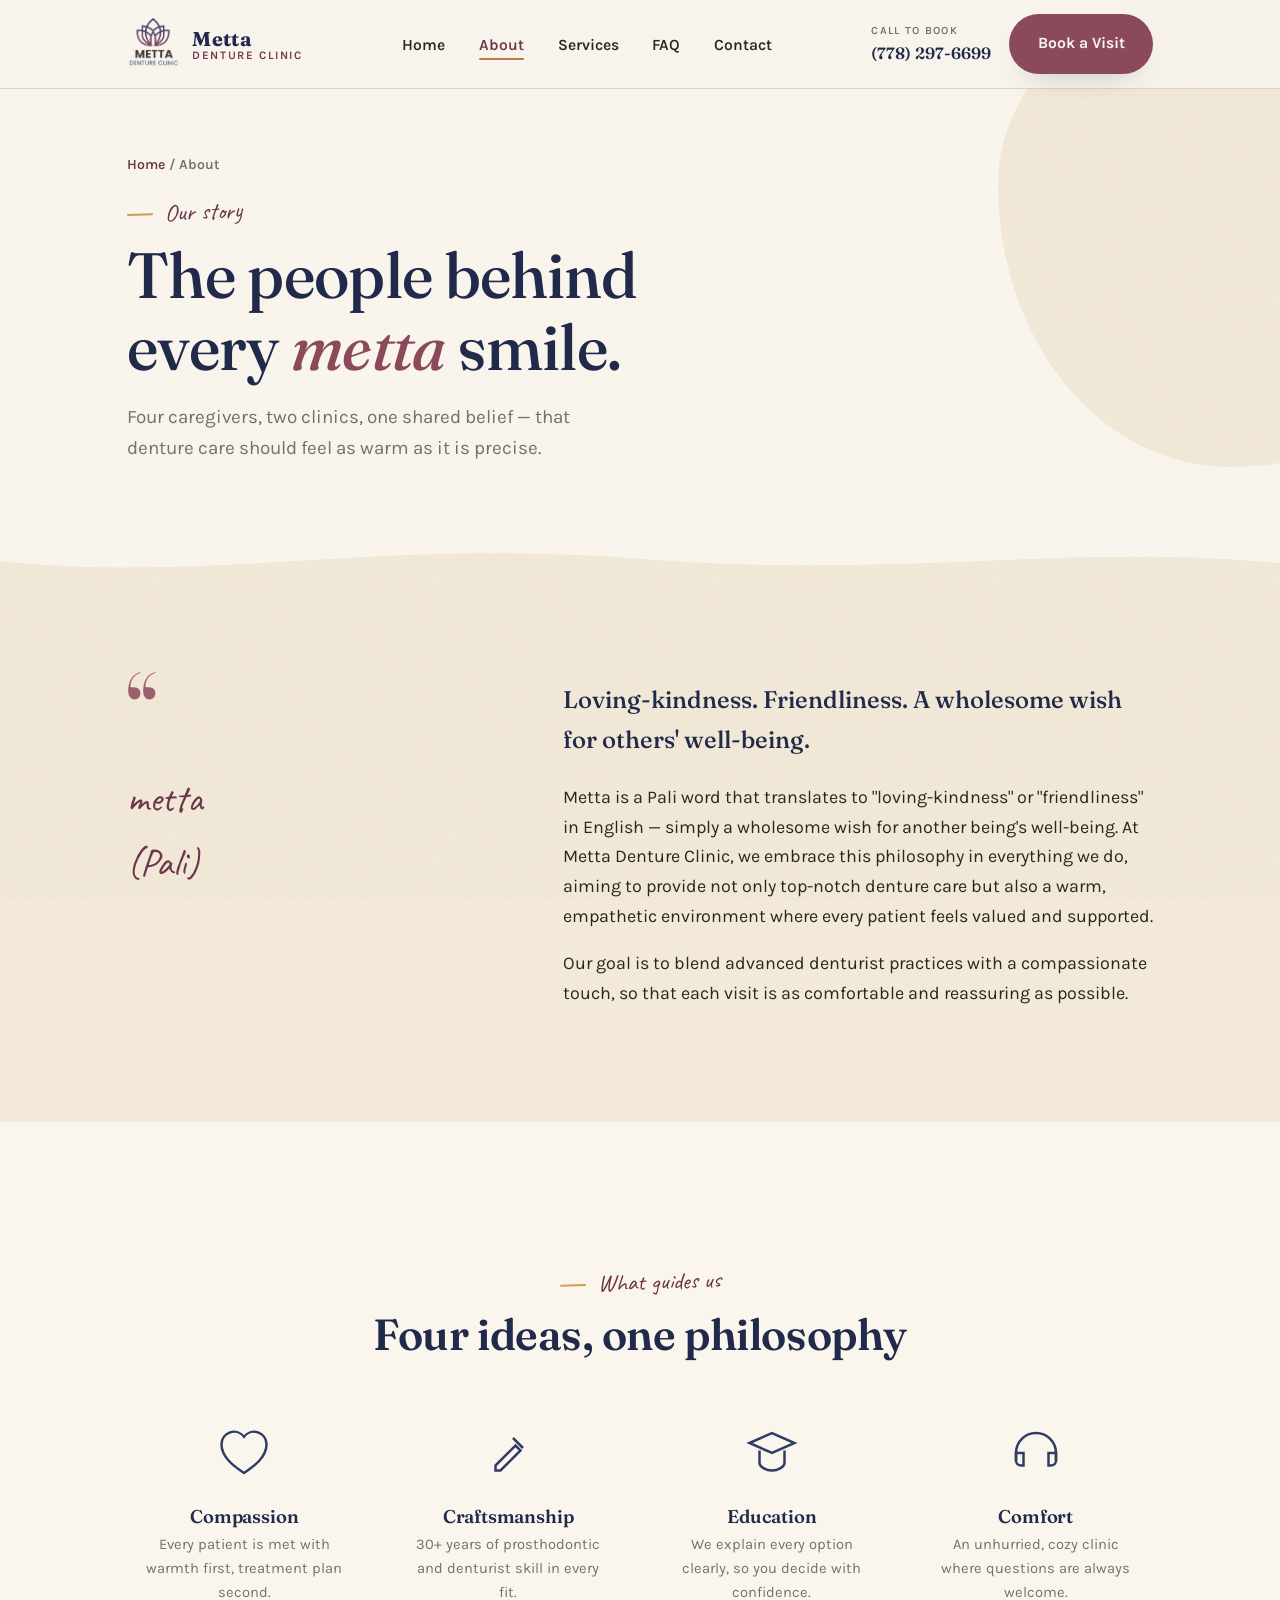
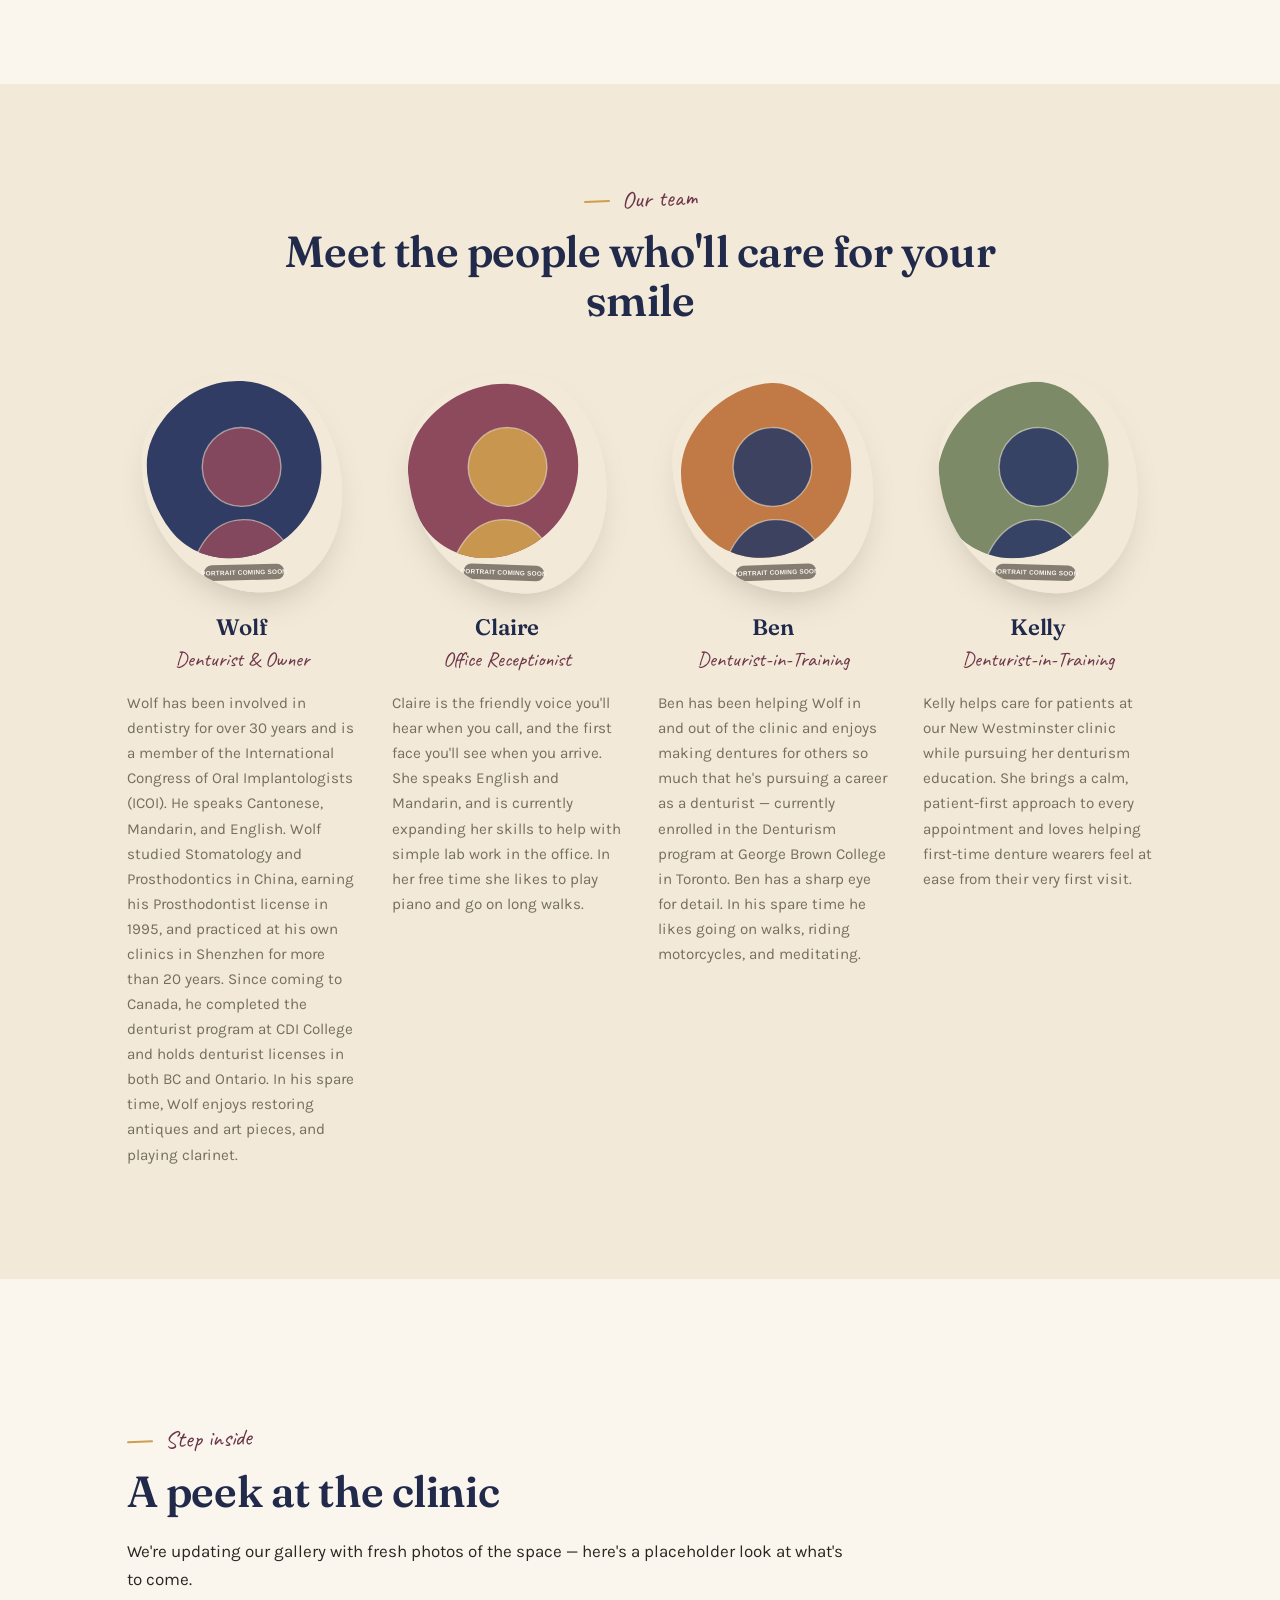
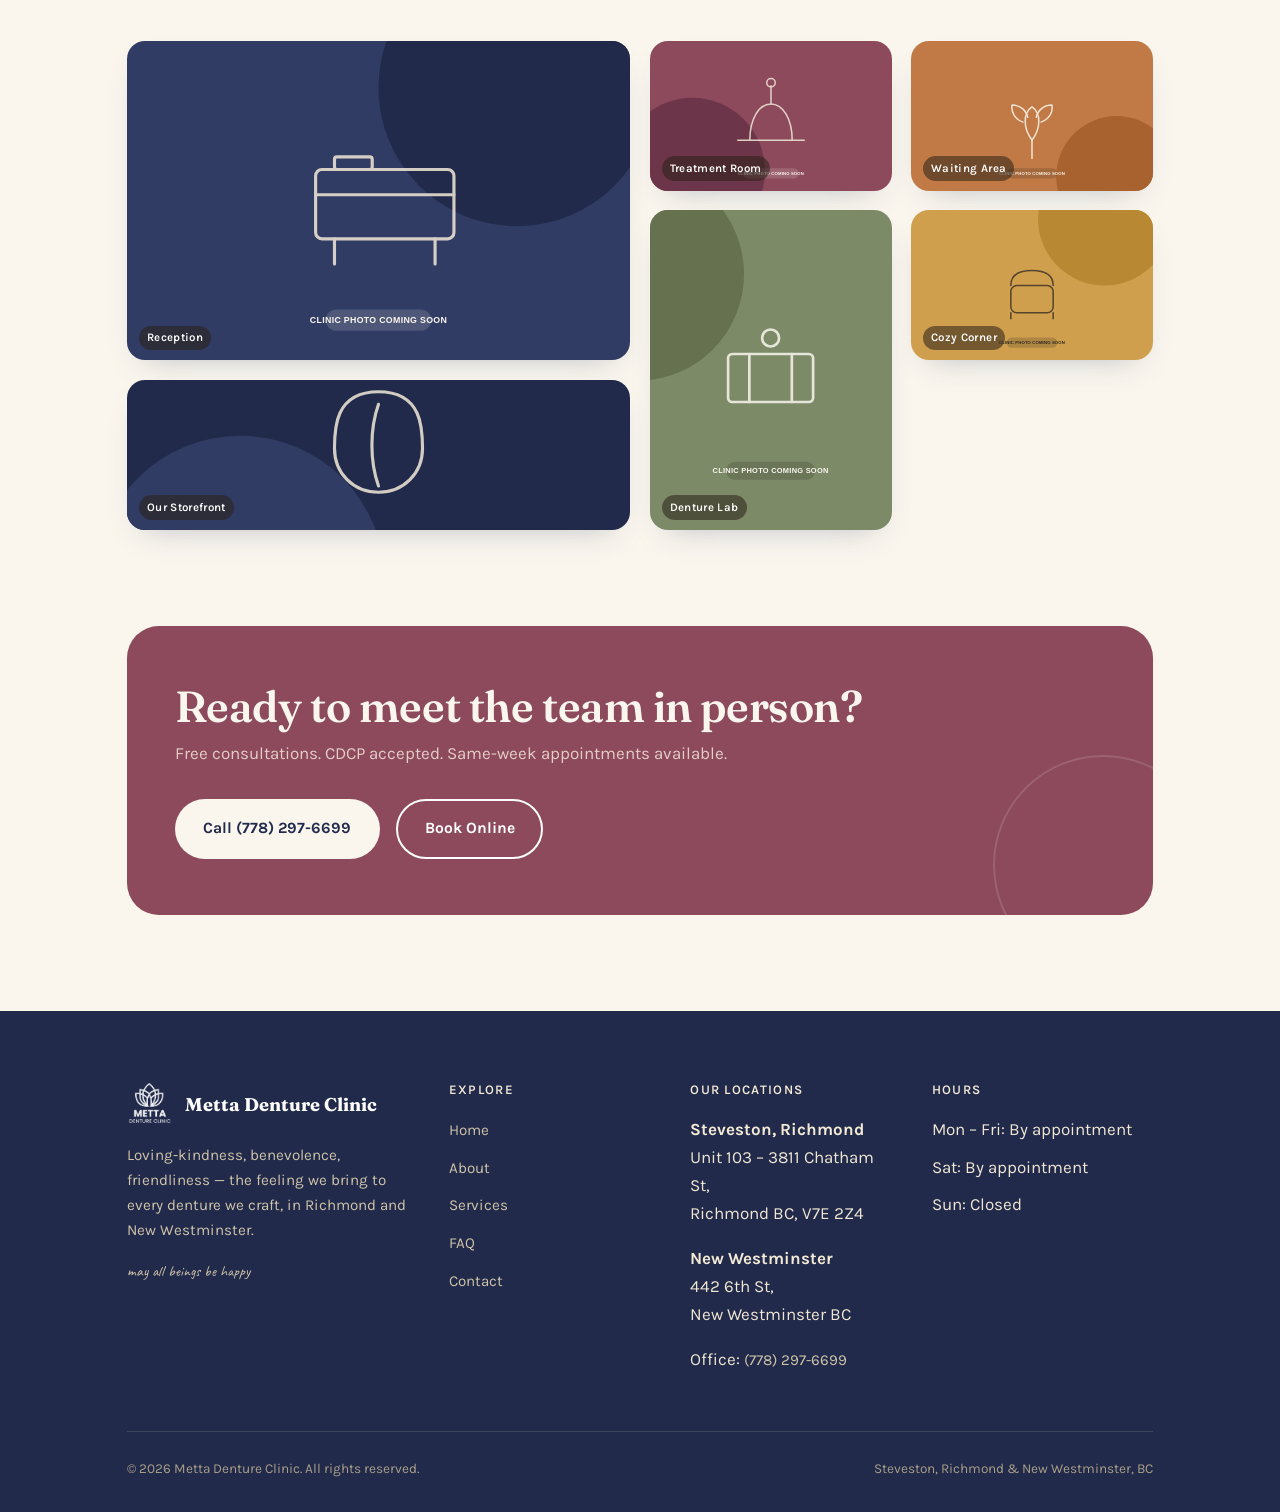
==== about.html @ 01f23e90 "Initial site: Metta Denture Clinic redesign" ====
<!DOCTYPE html>
<html lang="en">
<head>
<meta charset="UTF-8">
<meta name="viewport" content="width=device-width, initial-scale=1.0">
<title>About Us | Metta Denture Clinic</title>
<meta name="description" content="Meet Wolf, Claire, and Ben at Metta Denture Clinic in Richmond BC, and learn what 'metta' — loving-kindness — means to our practice.">
<link rel="icon" type="image/png" href="images/favicon-lotus.png">
<link rel="stylesheet" href="css/style.css">
</head>
<body>

<header class="site-header">
  <div class="container">
    <a href="index.html" class="brand">
      <img src="images/logo-transparent.png" alt="Metta Denture Clinic logo">
      <span class="brand-text"><strong>Metta</strong><span>Denture Clinic</span></span>
    </a>
    <nav class="main-nav">
      <ul>
        <li><a href="index.html">Home</a></li>
        <li><a href="about.html" class="active">About</a></li>
        <li><a href="services.html">Services</a></li>
        <li><a href="faq.html">FAQ</a></li>
        <li><a href="contact.html">Contact</a></li>
      </ul>
    </nav>
    <div class="header-cta">
      <a href="tel:7782976699" class="header-phone"><small>Call to book</small>(778) 297-6699</a>
      <a href="contact.html" class="btn btn-primary">Book a Visit</a>
      <button class="nav-toggle" aria-label="Toggle menu"><span></span><span></span><span></span></button>
    </div>
  </div>
</header>

<main>

  <section class="page-hero">
    <div class="hero-blob-bg" aria-hidden="true" style="width:40%;top:-30%;"></div>
    <div class="container">
      <p class="breadcrumb"><a href="index.html">Home</a> / About</p>
      <p class="eyebrow">Our story</p>
      <h1>The people behind<br>every <em style="color:var(--mauve);font-style:italic;">metta</em> smile.</h1>
      <p class="hero-lede">Four caregivers, two clinics, one shared belief — that denture care should feel as warm as it is precise.</p>
    </div>
  </section>

  <svg class="divider to-alt" viewBox="0 0 1200 40" preserveAspectRatio="none"><path d="M0 20 C 200 40 350 0 600 18 C 850 36 1000 4 1200 22 L1200 40 L0 40 Z"></path></svg>

  <!-- WHAT IS METTA -->
  <section class="section section-alt">
    <div class="container welcome-block">
      <div class="reveal">
        <span class="welcome-mark" aria-hidden="true">“</span>
        <p class="pali-word">metta<br>(Pali)</p>
      </div>
      <div class="welcome-copy reveal">
        <p class="lede">Loving-kindness. Friendliness. A wholesome wish for others' well-being.</p>
        <p>Metta is a Pali word that translates to "loving-kindness" or "friendliness" in English — simply a wholesome wish for another being's well-being. At Metta Denture Clinic, we embrace this philosophy in everything we do, aiming to provide not only top-notch denture care but also a warm, empathetic environment where every patient feels valued and supported.</p>
        <p>Our goal is to blend advanced denturist practices with a compassionate touch, so that each visit is as comfortable and reassuring as possible.</p>
      </div>
    </div>
  </section>

  <svg class="divider from-alt" viewBox="0 0 1200 40" preserveAspectRatio="none"><path d="M0 22 C 250 2 400 38 650 20 C 900 2 1050 30 1200 18 L1200 40 L0 40 Z"></path></svg>

  <!-- VALUES -->
  <section class="section" style="padding-bottom:3rem;">
    <div class="container">
      <div class="section-head center reveal" style="margin-left:auto;margin-right:auto;">
        <p class="eyebrow" style="justify-content:center;">What guides us</p>
        <h2>Four ideas, one philosophy</h2>
      </div>
      <div class="values-grid">
        <div class="value-item reveal">
          <svg class="icon" viewBox="0 0 48 48" fill="none" stroke="currentColor" stroke-width="2"><path d="M24 40c-9-6-18-13-18-23a10 10 0 0 1 18-6 10 10 0 0 1 18 6c0 10-9 17-18 23Z"/></svg>
          <h4>Compassion</h4>
          <p>Every patient is met with warmth first, treatment plan second.</p>
        </div>
        <div class="value-item reveal">
          <svg class="icon" viewBox="0 0 48 48" fill="none" stroke="currentColor" stroke-width="2"><path d="M14 34 30 18l4 4-16 16H14v-4Z"/><path d="M28 12l8 8"/></svg>
          <h4>Craftsmanship</h4>
          <p>30+ years of prosthodontic and denturist skill in every fit.</p>
        </div>
        <div class="value-item reveal">
          <svg class="icon" viewBox="0 0 48 48" fill="none" stroke="currentColor" stroke-width="2"><path d="M6 16 24 8l18 8-18 8-18-8Z"/><path d="M14 22v10c0 3 5 6 10 6s10-3 10-6V22"/></svg>
          <h4>Education</h4>
          <p>We explain every option clearly, so you decide with confidence.</p>
        </div>
        <div class="value-item reveal">
          <svg class="icon" viewBox="0 0 48 48" fill="none" stroke="currentColor" stroke-width="2"><path d="M8 30v-6a16 16 0 0 1 32 0v6"/><path d="M8 30a4 4 0 0 0 4 4h2v-10H8v6Z"/><path d="M40 30a4 4 0 0 1-4 4h-2v-10h6v6Z"/></svg>
          <h4>Comfort</h4>
          <p>An unhurried, cozy clinic where questions are always welcome.</p>
        </div>
      </div>
    </div>
  </section>

  <!-- TEAM -->
  <section class="section section-alt">
    <div class="container">
      <div class="section-head center reveal" style="margin-left:auto;margin-right:auto;">
        <p class="eyebrow" style="justify-content:center;">Our team</p>
        <h2>Meet the people who'll care for your smile</h2>
      </div>
      <div class="team-grid">
        <div class="team-card reveal">
          <div class="portrait-wrap"><img src="images/placeholder-team-wolf.svg" alt="Placeholder portrait of Wolf"></div>
          <h3>Wolf</h3>
          <span class="role">Denturist &amp; Owner</span>
          <p>Wolf has been involved in dentistry for over 30 years and is a member of the International Congress of Oral Implantologists (ICOI). He speaks Cantonese, Mandarin, and English. Wolf studied Stomatology and Prosthodontics in China, earning his Prosthodontist license in 1995, and practiced at his own clinics in Shenzhen for more than 20 years. Since coming to Canada, he completed the denturist program at CDI College and holds denturist licenses in both BC and Ontario. In his spare time, Wolf enjoys restoring antiques and art pieces, and playing clarinet.</p>
        </div>
        <div class="team-card reveal">
          <div class="portrait-wrap"><img src="images/placeholder-team-claire.svg" alt="Placeholder portrait of Claire"></div>
          <h3>Claire</h3>
          <span class="role">Office Receptionist</span>
          <p>Claire is the friendly voice you'll hear when you call, and the first face you'll see when you arrive. She speaks English and Mandarin, and is currently expanding her skills to help with simple lab work in the office. In her free time she likes to play piano and go on long walks.</p>
        </div>
        <div class="team-card reveal">
          <div class="portrait-wrap"><img src="images/placeholder-team-ben.svg" alt="Placeholder portrait of Ben"></div>
          <h3>Ben</h3>
          <span class="role">Denturist-in-Training</span>
          <p>Ben has been helping Wolf in and out of the clinic and enjoys making dentures for others so much that he's pursuing a career as a denturist — currently enrolled in the Denturism program at George Brown College in Toronto. Ben has a sharp eye for detail. In his spare time he likes going on walks, riding motorcycles, and meditating.</p>
        </div>
        <div class="team-card reveal">
          <div class="portrait-wrap"><img src="images/placeholder-team-kelly.svg" alt="Placeholder portrait of Kelly"></div>
          <h3>Kelly</h3>
          <span class="role">Denturist-in-Training</span>
          <p>Kelly helps care for patients at our New Westminster clinic while pursuing her denturism education. She brings a calm, patient-first approach to every appointment and loves helping first-time denture wearers feel at ease from their very first visit.</p>
        </div>
      </div>
    </div>
  </section>

  <svg class="divider from-alt" viewBox="0 0 1200 40" preserveAspectRatio="none"><path d="M0 18 C 200 36 350 4 600 22 C 850 40 1000 10 1200 24 L1200 40 L0 40 Z"></path></svg>

  <!-- CLINIC GALLERY -->
  <section class="section">
    <div class="container">
      <div class="section-head reveal">
        <p class="eyebrow">Step inside</p>
        <h2>A peek at the clinic</h2>
        <p>We're updating our gallery with fresh photos of the space — here's a placeholder look at what's to come.</p>
      </div>
      <div class="gallery-grid">
        <figure class="reveal"><img src="images/placeholder-clinic-1.svg" alt="Placeholder photo of the clinic reception area"><figcaption>Reception</figcaption></figure>
        <figure class="reveal"><img src="images/placeholder-clinic-2.svg" alt="Placeholder photo of a treatment room"><figcaption>Treatment Room</figcaption></figure>
        <figure class="reveal"><img src="images/placeholder-clinic-3.svg" alt="Placeholder photo of the waiting area"><figcaption>Waiting Area</figcaption></figure>
        <figure class="reveal"><img src="images/placeholder-clinic-4.svg" alt="Placeholder photo of the denture lab"><figcaption>Denture Lab</figcaption></figure>
        <figure class="reveal"><img src="images/placeholder-clinic-5.svg" alt="Placeholder photo of a cozy corner in the clinic"><figcaption>Cozy Corner</figcaption></figure>
        <figure class="reveal"><img src="images/placeholder-clinic-6.svg" alt="Placeholder photo of the clinic exterior sign"><figcaption>Our Storefront</figcaption></figure>
      </div>
    </div>
  </section>

  <!-- CTA BANNER -->
  <section class="section" style="padding-top:0;">
    <div class="container">
      <div class="cta-banner reveal">
        <div>
          <h2>Ready to meet the team in person?</h2>
          <p>Free consultations. CDCP accepted. Same-week appointments available.</p>
        </div>
        <div class="actions">
          <a href="tel:7782976699" class="btn btn-light">Call (778) 297-6699</a>
          <a href="contact.html" class="btn btn-ghost" style="border-color:#fff;color:#fff;">Book Online</a>
        </div>
      </div>
    </div>
  </section>

</main>

<footer class="site-footer">
  <div class="container">
    <div class="footer-grid">
      <div>
        <div class="footer-brand">
          <img src="images/logo-transparent.png" alt="Metta Denture Clinic logo">
          <strong>Metta Denture Clinic</strong>
        </div>
        <p>Loving-kindness, benevolence, friendliness — the feeling we bring to every denture we craft, in Richmond and New Westminster.</p>
        <p class="footer-pali">may all beings be happy</p>
      </div>
      <div>
        <h4>Explore</h4>
        <ul>
          <li><a href="index.html">Home</a></li>
          <li><a href="about.html">About</a></li>
          <li><a href="services.html">Services</a></li>
          <li><a href="faq.html">FAQ</a></li>
          <li><a href="contact.html">Contact</a></li>
        </ul>
      </div>
      <div>
        <h4>Our Locations</h4>
        <ul>
          <li><strong style="color:#f3ead6;">Steveston, Richmond</strong><br>Unit 103 – 3811 Chatham St,<br>Richmond BC, V7E 2Z4</li>
          <li style="margin-top:1em;"><strong style="color:#f3ead6;">New Westminster</strong><br>442 6th St,<br>New Westminster BC</li>
          <li style="margin-top:1em;">Office: <a href="tel:7782976699">(778) 297-6699</a></li>
        </ul>
      </div>
      <div>
        <h4>Hours</h4>
        <ul>
          <li>Mon – Fri: By appointment</li>
          <li>Sat: By appointment</li>
          <li>Sun: Closed</li>
        </ul>
      </div>
    </div>
    <div class="footer-bottom">
      <span>© 2026 Metta Denture Clinic. All rights reserved.</span>
      <span>Steveston, Richmond &amp; New Westminster, BC</span>
    </div>
  </div>
</footer>

<script src="js/main.js"></script>
</body>
</html>
---- css/style.css ----
/* ============================================================
   Metta Denture Clinic — stylesheet
   Warm, hand-crafted, loving-kindness inspired design system
   ============================================================ */

@import url('https://fonts.googleapis.com/css2?family=Fraunces:ital,opsz,wght@0,9..144,300;0,9..144,400;0,9..144,500;0,9..144,600;0,9..144,700;1,9..144,400;1,9..144,500&family=Karla:wght@400;500;600;700&family=Caveat:wght@500;600;700&display=swap');

:root{
  /* palette — pulled from the Metta lotus mark */
  --indigo: #303c64;
  --indigo-deep: #212a4a;
  --mauve: #8c4a5c;
  --mauve-deep: #6d3549;
  --terracotta: #c17a45;
  --gold: #cf9f4d;
  --sage: #7c8a68;

  --ink: #2c2620;
  --ink-soft: #55503fcc;
  --paper: #faf6ee;
  --paper-alt: #f2e9d8;
  --paper-deep: #ecdfc7;
  --cream-line: #e4d5b7;

  --shadow-soft: 0 18px 40px -22px rgba(43, 33, 24, 0.35);
  --shadow-card: 0 14px 30px -18px rgba(48, 60, 100, 0.35);

  --radius-blob-1: 62% 38% 55% 45% / 45% 55% 45% 55%;
  --radius-blob-2: 42% 58% 61% 39% / 55% 42% 58% 45%;
  --radius-blob-3: 55% 45% 40% 60% / 40% 55% 45% 60%;

  --font-display: 'Fraunces', 'Georgia', serif;
  --font-body: 'Karla', 'Segoe UI', sans-serif;
  --font-hand: 'Caveat', cursive;
}

*, *::before, *::after{ box-sizing: border-box; }
html{ scroll-behavior: smooth; }
body{
  margin: 0;
  background: var(--paper);
  color: var(--ink);
  font-family: var(--font-body);
  font-size: 17px;
  line-height: 1.65;
  overflow-x: hidden;
}
img{ max-width: 100%; display: block; }
a{ color: inherit; text-decoration: none; }
ul{ margin: 0; padding: 0; list-style: none; }
h1,h2,h3,h4{
  font-family: var(--font-display);
  color: var(--indigo-deep);
  line-height: 1.12;
  margin: 0 0 0.5em;
  font-weight: 600;
  letter-spacing: -0.01em;
}
h1{ font-size: clamp(2.6rem, 5vw, 4.4rem); font-weight: 500; }
h2{ font-size: clamp(2rem, 3.4vw, 2.9rem); }
h3{ font-size: 1.4rem; }
p{ margin: 0 0 1em; }
.container{
  max-width: 1180px;
  margin: 0 auto;
  padding: 0 6vw;
}
section{ position: relative; }

/* texture: subtle paper grain everywhere */
body::before{
  content:"";
  position: fixed; inset:0;
  pointer-events: none;
  z-index: 999;
  opacity: 0.05;
  mix-blend-mode: multiply;
  background-image: url("data:image/svg+xml,%3Csvg xmlns='http://www.w3.org/2000/svg' width='140' height='140'%3E%3Cfilter id='n'%3E%3CfeTurbulence type='fractalNoise' baseFrequency='0.9' numOctaves='2' stitchTiles='stitch'/%3E%3C/filter%3E%3Crect width='100%25' height='100%25' filter='url(%23n)'/%3E%3C/svg%3E");
}

/* ---------- eyebrow / handwritten labels ---------- */
.eyebrow{
  display: inline-flex;
  align-items: center;
  gap: 0.5em;
  font-family: var(--font-hand);
  font-size: 1.5rem;
  color: var(--mauve-deep);
  transform: rotate(-2deg);
  margin-bottom: 0.3em;
}
.eyebrow::before{
  content:"";
  width: 26px; height: 2px;
  background: var(--gold);
  display: inline-block;
  border-radius: 2px;
}

.underline-scribble{
  position: relative;
  display: inline-block;
}
.underline-scribble svg{
  position: absolute;
  left: -2%; right: -2%; bottom: -0.18em;
  width: 104%; height: 0.3em;
  color: var(--gold);
}

/* ---------- buttons ---------- */
.btn{
  display: inline-flex;
  align-items: center;
  gap: 0.6em;
  font-family: var(--font-body);
  font-weight: 700;
  font-size: 0.98rem;
  padding: 0.95em 1.7em;
  border-radius: 100px;
  border: 2px solid transparent;
  cursor: pointer;
  transition: transform 0.25s ease, box-shadow 0.25s ease, background 0.25s ease, color .25s ease;
  white-space: nowrap;
}
.btn-primary{
  background: var(--mauve);
  color: var(--paper);
  box-shadow: var(--shadow-card);
}
.btn-primary:hover{ transform: translateY(-3px) rotate(-0.6deg); background: var(--mauve-deep); }
.btn-ghost{
  background: transparent;
  border-color: var(--indigo);
  color: var(--indigo);
}
.btn-ghost:hover{ background: var(--indigo); color: var(--paper); transform: translateY(-3px) rotate(0.6deg); }
.btn-light{
  background: var(--paper);
  color: var(--indigo-deep);
}
.btn-light:hover{ transform: translateY(-3px) rotate(-0.6deg); box-shadow: var(--shadow-card); }

/* ============ HEADER ============ */
.site-header{
  position: sticky; top: 0; z-index: 500;
  background: rgba(250, 246, 238, 0.9);
  backdrop-filter: blur(10px);
  border-bottom: 1px solid var(--cream-line);
}
.site-header .container{
  display: flex;
  align-items: center;
  justify-content: space-between;
  padding-top: 0.9rem;
  padding-bottom: 0.9rem;
}
.brand{
  display: flex;
  align-items: center;
  gap: 0.7rem;
}
.brand img{ height: 52px; width: auto; }
.brand-text{
  display: flex;
  flex-direction: column;
  font-family: var(--font-display);
  color: var(--indigo-deep);
  line-height: 1.05;
}
.brand-text strong{ font-size: 1.25rem; font-weight: 700; letter-spacing: 0.02em; }
.brand-text span{ font-size: 0.72rem; font-family: var(--font-body); font-weight: 600; letter-spacing: 0.14em; color: var(--mauve-deep); text-transform: uppercase; }

.main-nav ul{ display: flex; align-items: center; gap: 2.1rem; }
.main-nav a{
  font-weight: 600;
  font-size: 0.98rem;
  color: var(--ink);
  position: relative;
  padding: 0.3em 0;
}
.main-nav a::after{
  content:"";
  position: absolute; left: 0; bottom: -2px;
  width: 0%; height: 2px;
  background: var(--terracotta);
  transition: width 0.25s ease;
  border-radius: 2px;
}
.main-nav a:hover::after, .main-nav a.active::after{ width: 100%; }
.main-nav a.active{ color: var(--mauve-deep); }

.header-cta{ display: flex; align-items: center; gap: 1.1rem; }
.header-phone{
  font-family: var(--font-display);
  font-weight: 600;
  color: var(--indigo-deep);
  font-size: 1.02rem;
}
.header-phone small{ display:block; font-family: var(--font-body); font-weight: 600; font-size: 0.68rem; letter-spacing: 0.12em; text-transform: uppercase; color: var(--ink-soft); }

.nav-toggle{
  display: none;
  flex-direction: column;
  gap: 5px;
  background: none; border: none; cursor: pointer;
  padding: 8px;
}
.nav-toggle span{ width: 26px; height: 2.5px; background: var(--indigo-deep); border-radius: 2px; transition: all .3s ease; }

/* mobile nav */
@media (max-width: 900px){
  .main-nav{
    position: fixed; inset: 0 0 0 auto;
    height: 100vh; width: min(78vw, 340px);
    background: var(--paper);
    transform: translateX(100%);
    transition: transform .35s ease;
    box-shadow: -20px 0 40px -20px rgba(0,0,0,0.25);
    padding: 6.5rem 2.2rem 2rem;
    z-index: 400;
  }
  .main-nav.open{ transform: translateX(0); }
  .main-nav ul{ flex-direction: column; align-items: flex-start; gap: 1.6rem; }
  .main-nav a{ font-size: 1.2rem; }
  .nav-toggle{ display: flex; }
  .header-phone{ display: none; }
}

/* ============ HERO ============ */
.hero{
  padding: 5rem 0 7rem;
  position: relative;
  overflow: hidden;
}
.hero .container{
  display: grid;
  grid-template-columns: 1.05fr 0.95fr;
  gap: 3rem;
  align-items: center;
}
.hero-copy{ position: relative; z-index: 3; padding-top: 1rem; }
.hero-copy h1{ margin-bottom: 0.4em; }
.hero-copy h1 em{ font-style: italic; color: var(--mauve); }
.hero-lede{ font-size: 1.18rem; max-width: 46ch; color: var(--ink-soft); }
.hero-actions{ display: flex; gap: 1rem; margin-top: 2rem; flex-wrap: wrap; }
.hero-trust{ display:flex; gap: 1.6rem; margin-top: 2.6rem; flex-wrap: wrap; }
.hero-trust div{ font-family: var(--font-display); font-weight: 600; color: var(--indigo-deep); font-size: 1.6rem; }
.hero-trust span{ display:block; font-family: var(--font-body); font-weight: 600; font-size: 0.72rem; text-transform: uppercase; letter-spacing: 0.1em; color: var(--ink-soft); margin-top: 0.15em; }

.hero-art{ position: relative; z-index: 2; }
.hero-art svg{ width: 100%; height: auto; }
.hero-blob-bg{
  position: absolute;
  top: -12%; right: -18%;
  width: 62%; aspect-ratio: 1;
  background: var(--paper-alt);
  border-radius: var(--radius-blob-1);
  z-index: 1;
}
.hero-dots{ position:absolute; left: 2%; bottom: 6%; width: 90px; opacity: 0.5; z-index: 1;}

/* ============ SECTION WRAPPERS ============ */
.section{ padding: 6rem 0; }
.section-alt{ background: var(--paper-alt); }
.section-deep{ background: var(--indigo-deep); color: var(--paper); }
.section-deep h2, .section-deep h3{ color: var(--paper); }
.section-deep .ink-soft-inverse{ color: #f0e9dbb0; }

.section-head{ max-width: 720px; margin-bottom: 3rem; }
.section-head.center{ margin-left: auto; margin-right: auto; text-align: center; }

/* torn / wavy divider between sections */
.divider{
  display:block; width: 100%; height: 46px;
  margin-top: -1px;
}
.divider path{ fill: var(--paper); }
.divider.to-alt path{ fill: var(--paper-alt); }
.divider.from-alt path{ fill: var(--paper); }
.divider.to-deep path{ fill: var(--indigo-deep); }
.divider.from-deep-to-paper path{ fill: var(--paper); }

/* ============ PULL QUOTE / WELCOME ============ */
.welcome-block{
  display: grid;
  grid-template-columns: 0.9fr 1.4fr;
  gap: 3.5rem;
  align-items: start;
}
.welcome-mark{
  font-family: var(--font-display);
  font-size: 7rem;
  color: var(--mauve);
  line-height: 0.7;
  opacity: 0.85;
  transform: rotate(-4deg);
}
.pali-word{
  font-family: var(--font-hand);
  font-size: 2.4rem;
  color: var(--mauve-deep);
}
.welcome-copy p{ font-size: 1.12rem; }
.welcome-copy .lede{ font-family: var(--font-display); font-size: 1.5rem; color: var(--indigo-deep); font-weight: 500; }

/* ============ SERVICE / VALUE CARDS ============ */
.card-grid{
  display: grid;
  grid-template-columns: repeat(3, 1fr);
  gap: 2rem;
}
.tilt-card{
  background: var(--paper);
  border: 1px solid var(--cream-line);
  border-radius: 26px 8px 26px 8px;
  padding: 2.2rem 2rem;
  box-shadow: var(--shadow-card);
  transition: transform .3s ease, box-shadow .3s ease;
  position: relative;
}
.tilt-card:nth-child(2n){ transform: rotate(-1deg); }
.tilt-card:nth-child(3n){ transform: rotate(1.1deg); }
.tilt-card:nth-child(3n+1){ transform: rotate(-0.6deg); }
.tilt-card:hover{ transform: translateY(-6px) rotate(0deg) !important; box-shadow: var(--shadow-soft); }
.tilt-card .icon{
  width: 54px; height: 54px;
  margin-bottom: 1.1rem;
  color: var(--mauve);
}
.tilt-card h3{ margin-bottom: 0.4em; }
.tilt-card p{ color: var(--ink-soft); font-size: 0.98rem; margin-bottom: 0.8em; }
.tilt-card a.learn{ font-weight: 700; color: var(--indigo); font-size: 0.9rem; }

/* pin / tape decoration */
.tape{
  position: absolute; top: -14px; left: 50%;
  width: 70px; height: 26px;
  background: linear-gradient(180deg, #f6e6c7cc, #edd8adcc);
  transform: translateX(-50%) rotate(-3deg);
  box-shadow: 0 4px 8px -4px rgba(0,0,0,0.25);
  opacity: 0.9;
}

/* ============ ABOUT TEASER / SPLIT ============ */
.split{
  display: grid;
  grid-template-columns: 1fr 1fr;
  gap: 4rem;
  align-items: center;
}
.split.reverse .split-media{ order: 2; }
.split.reverse .split-copy{ order: 1; }
.split-media{ position: relative; }
.split-media .frame{
  border-radius: var(--radius-blob-2);
  overflow: hidden;
  box-shadow: var(--shadow-soft);
  transform: rotate(-2deg);
}
.split-media .frame img{ width: 100%; aspect-ratio: 4/5; object-fit: cover; }
.split-media .frame.sq img{ aspect-ratio: 4/3; }
.split-copy .stat-row{ display:flex; gap: 2.4rem; margin-top: 2rem; }
.split-copy .stat-row div{ font-family: var(--font-display); font-size: 2rem; color: var(--mauve-deep); font-weight: 600; }
.split-copy .stat-row span{ display:block; font-size: 0.78rem; text-transform: uppercase; letter-spacing: 0.08em; color: var(--ink-soft); font-weight: 600;}

/* ============ TESTIMONIAL / COMING SOON CARDS ============ */
.testimonial-grid{
  display: grid;
  grid-template-columns: repeat(3, 1fr);
  gap: 1.8rem;
}
.testimonial-card{
  border: 2px dashed var(--cream-line);
  border-radius: 22px;
  padding: 2rem 1.8rem;
  background: var(--paper);
  text-align: center;
  color: var(--ink-soft);
}
.testimonial-card .quote-mark{
  font-family: var(--font-display);
  font-size: 2.6rem;
  color: var(--gold);
  display: block;
  margin-bottom: 0.2em;
}
.testimonial-card em{ font-style: italic; font-size: 0.95rem; }

/* ============ CTA BANNER ============ */
.cta-banner{
  background: var(--mauve);
  color: var(--paper);
  border-radius: 32px;
  padding: 3.5rem 3rem;
  display: flex;
  align-items: center;
  justify-content: space-between;
  gap: 2rem;
  flex-wrap: wrap;
  position: relative;
  overflow: hidden;
}
.cta-banner h2{ color: var(--paper); margin-bottom: 0.2em; }
.cta-banner p{ color: #fbeee2cc; margin: 0; }
.cta-banner .actions{ display:flex; gap: 1rem; flex-wrap: wrap; }
.cta-banner::after{
  content:"";
  position: absolute; right: -60px; bottom: -60px;
  width: 220px; height: 220px;
  border: 2px solid #ffffff22;
  border-radius: 50%;
}

/* ============ FOOTER ============ */
.site-footer{
  background: var(--indigo-deep);
  color: #efe6d3;
  padding: 4.5rem 0 2rem;
  position: relative;
}
.footer-grid{
  display: grid;
  grid-template-columns: 1.4fr 1fr 1fr 1.1fr;
  gap: 2.5rem;
  padding-bottom: 3rem;
  border-bottom: 1px solid #ffffff1f;
}
.footer-brand{ display:flex; gap: 0.8rem; align-items: center; margin-bottom: 1rem; }
.footer-brand img{ height: 44px; filter: brightness(0) invert(1); opacity: 0.92; }
.footer-brand strong{ font-family: var(--font-display); font-size: 1.15rem; color: #fff; }
.site-footer h4{ color: #f3ead6; font-family: var(--font-body); font-size: 0.82rem; text-transform: uppercase; letter-spacing: 0.1em; margin-bottom: 1.1rem; }
.site-footer p, .site-footer a{ color: #cfc4aa; font-size: 0.95rem; }
.site-footer ul li{ margin-bottom: 0.6rem; }
.site-footer a:hover{ color: #fff; }
.footer-pali{ font-family: var(--font-hand); font-size: 1.4rem; color: var(--gold); margin-top: 1rem; }
.footer-bottom{
  display:flex; justify-content: space-between; align-items:center;
  padding-top: 1.6rem; font-size: 0.85rem; color: #a99f88; flex-wrap: wrap; gap: 0.6rem;
}

/* ============ PAGE HERO (interior pages) ============ */
.page-hero{
  padding: 4rem 0 3.5rem;
  position: relative;
}
.page-hero .container{ position: relative; z-index: 2; }
.page-hero h1{ margin-bottom: 0.3em; }
.breadcrumb{ font-size: 0.88rem; color: var(--ink-soft); margin-bottom: 1rem; font-weight: 600; }
.breadcrumb a{ color: var(--mauve-deep); }

/* ============ ACCORDION (services / faq) ============ */
.accordion-item{
  border-bottom: 1px solid var(--cream-line);
  padding: 1.6rem 0;
}
.accordion-item:first-child{ border-top: 1px solid var(--cream-line); }
.accordion-trigger{
  display:flex; align-items: center; justify-content: space-between;
  gap: 1.5rem;
  width: 100%;
  background:none; border:none; text-align:left;
  cursor: pointer;
  font-family: var(--font-display);
  font-size: 1.28rem;
  color: var(--indigo-deep);
  padding: 0;
}
.accordion-icon{
  flex-shrink: 0;
  width: 34px; height: 34px;
  border-radius: 50%;
  border: 2px solid var(--terracotta);
  display:flex; align-items:center; justify-content:center;
  position: relative;
  transition: transform .3s ease, background .3s ease;
}
.accordion-icon::before, .accordion-icon::after{
  content:"";
  position: absolute;
  background: var(--terracotta);
  transition: transform .3s ease, background .3s ease;
}
.accordion-icon::before{ width: 14px; height: 2px; }
.accordion-icon::after{ width: 2px; height: 14px; }
.accordion-item.open .accordion-icon{ background: var(--terracotta); transform: rotate(180deg); }
.accordion-item.open .accordion-icon::after{ transform: scaleY(0); }
.accordion-item.open .accordion-icon::before, .accordion-item.open .accordion-icon::after{ background: var(--paper); }
.accordion-panel{
  max-height: 0;
  overflow: hidden;
  transition: max-height .4s ease;
}
.accordion-panel-inner{ padding-top: 1.1rem; color: var(--ink-soft); font-size: 1rem; max-width: 68ch; }

/* service item extra: icon + number */
.service-block{
  display: grid;
  grid-template-columns: 90px 1fr;
  gap: 1.6rem;
}
.service-num{
  font-family: var(--font-display);
  font-size: 1.6rem;
  color: var(--mauve);
  opacity: 0.55;
  margin-bottom: 0.3rem;
}

/* ============ PLACEHOLDER GALLERY (clinic interior) ============ */
.gallery-grid{
  display: grid;
  grid-template-columns: repeat(4, 1fr);
  grid-auto-rows: 150px;
  gap: 1.2rem;
}
.gallery-grid figure{
  margin: 0;
  border-radius: 18px;
  overflow: hidden;
  position: relative;
  box-shadow: var(--shadow-card);
}
.gallery-grid figure:nth-child(1){ grid-column: span 2; grid-row: span 2; }
.gallery-grid figure:nth-child(4){ grid-row: span 2; }
.gallery-grid figure:nth-child(6){ grid-column: span 2; }
.gallery-grid img{ width:100%; height:100%; object-fit: cover; }
.gallery-grid figcaption{
  position:absolute; bottom: 10px; left: 12px;
  background: rgba(43,33,24,0.55);
  color: #fff; font-size: 0.72rem; font-weight: 600;
  padding: 0.25em 0.7em; border-radius: 100px;
  letter-spacing: 0.03em;
}

/* ============ TEAM ============ */
.team-grid{
  display: grid;
  grid-template-columns: repeat(4, 1fr);
  gap: 2.2rem;
}
.team-card{ text-align: center; position: relative; }
.team-card .portrait-wrap{
  width: 200px; height: 220px;
  margin: 0 auto 1.4rem;
  position: relative;
}
.team-card:nth-child(1) .portrait-wrap{ transform: rotate(-1.4deg); }
.team-card:nth-child(2) .portrait-wrap{ transform: rotate(2deg); }
.team-card:nth-child(3) .portrait-wrap{ transform: rotate(-2deg); }
.team-card:nth-child(4) .portrait-wrap{ transform: rotate(1.6deg); }
.team-card .portrait-wrap img{
  width: 100%; height: 100%; object-fit: cover;
  border-radius: var(--radius-blob-3);
  box-shadow: var(--shadow-soft);
}
.team-card h3{ margin-bottom: 0.1em; }
.team-card .role{ font-family: var(--font-hand); color: var(--mauve-deep); font-size: 1.3rem; display:block; margin-bottom: 0.7em; }
.team-card p{ color: var(--ink-soft); font-size: 0.95rem; text-align: left; }

/* ============ VALUES ============ */
.values-grid{ display:grid; grid-template-columns: repeat(4,1fr); gap: 1.8rem; }
.value-item{ text-align:center; padding: 1rem; }
.value-item .icon{ width: 60px; height: 60px; margin: 0 auto 1rem; color: var(--indigo); }
.value-item h4{ font-family: var(--font-display); font-size: 1.15rem; color: var(--indigo-deep); margin-bottom: 0.3em; }
.value-item p{ font-size: 0.92rem; color: var(--ink-soft); }

/* ============ LOCATIONS ============ */
.locations-grid{
  display: grid;
  grid-template-columns: repeat(2, 1fr);
  gap: 2rem;
}
.location-card{
  background: var(--paper);
  border: 1px solid var(--cream-line);
  border-radius: 30px 8px 30px 8px;
  padding: 2.4rem;
  box-shadow: var(--shadow-card);
  position: relative;
}
.location-card:nth-child(2){ transform: rotate(0.6deg); }
.location-card:nth-child(1){ transform: rotate(-0.6deg); }
.location-card .pin{
  width: 46px; height: 46px;
  border-radius: 50%;
  background: var(--mauve);
  color: var(--paper);
  display: flex; align-items: center; justify-content: center;
  margin-bottom: 1.1rem;
}
.location-card .pin svg{ width: 22px; height: 22px; }
.location-card h3{ margin-bottom: 0.2em; }
.location-card .tag{
  display: inline-block;
  font-family: var(--font-hand);
  color: var(--mauve-deep);
  font-size: 1.2rem;
  margin-bottom: 0.6em;
}
.location-card address{ font-style: normal; color: var(--ink-soft); margin-bottom: 1em; }
.location-card a.btn{ margin-top: 0.4em; }

.maps-grid{
  display: grid;
  grid-template-columns: repeat(2, 1fr);
  gap: 1.6rem;
}
.maps-grid .map-wrap{ margin: 0; }
.maps-grid figcaption{
  margin-top: 0.7rem;
  font-family: var(--font-display);
  font-weight: 600;
  color: var(--indigo-deep);
  text-align: center;
}

/* ============ CONTACT PAGE ============ */
.contact-grid{ display: grid; grid-template-columns: 1fr 1fr; gap: 3.5rem; }
.info-card{
  background: var(--paper);
  border: 1px solid var(--cream-line);
  border-radius: 24px 6px 24px 6px;
  padding: 2.2rem;
  box-shadow: var(--shadow-card);
  margin-bottom: 1.4rem;
}
.info-card h4{ font-family: var(--font-display); color: var(--indigo-deep); margin-bottom: 0.5em; font-size: 1.2rem; }
.info-card a{ color: var(--mauve-deep); font-weight: 700; }
.map-wrap{ border-radius: 24px; overflow: hidden; box-shadow: var(--shadow-soft); border: 6px solid var(--paper); }
.map-wrap iframe{ width: 100%; height: 100%; min-height: 340px; border: 0; display:block; }

.contact-form{ display: grid; gap: 1.1rem; }
.contact-form label{ font-weight: 700; font-size: 0.88rem; color: var(--indigo-deep); display:block; margin-bottom: 0.4em; }
.contact-form input, .contact-form textarea{
  width: 100%;
  border: 1.5px solid var(--cream-line);
  background: var(--paper);
  border-radius: 14px;
  padding: 0.9em 1.1em;
  font-family: var(--font-body);
  font-size: 1rem;
  color: var(--ink);
}
.contact-form input:focus, .contact-form textarea:focus{ outline: none; border-color: var(--mauve); }
.form-note{ font-size: 0.82rem; color: var(--ink-soft); }

.hours-table{ width: 100%; border-collapse: collapse; }
.hours-table td{ padding: 0.5em 0; border-bottom: 1px dashed var(--cream-line); font-size: 0.95rem; }
.hours-table td:last-child{ text-align: right; font-weight: 700; color: var(--indigo-deep); }

/* ============ MISC UTILITIES ============ */
.reveal{ opacity: 0; transform: translateY(24px); transition: opacity .7s ease, transform .7s ease; }
.reveal.in{ opacity: 1; transform: translateY(0); }
.text-center{ text-align: center; }
.mt-lg{ margin-top: 3rem; }

/* ============ RESPONSIVE ============ */
@media (max-width: 980px){
  .hero .container{ grid-template-columns: 1fr; }
  .hero-art{ order: -1; max-width: 340px; margin: 0 auto; }
  .welcome-block{ grid-template-columns: 1fr; }
  .split{ grid-template-columns: 1fr; }
  .split.reverse .split-media, .split.reverse .split-copy{ order: initial; }
  .card-grid, .testimonial-grid{ grid-template-columns: repeat(2, 1fr); }
  .team-grid{ grid-template-columns: repeat(2, 1fr); gap: 1.4rem; }
  .values-grid{ grid-template-columns: repeat(2, 1fr); }
  .contact-grid{ grid-template-columns: 1fr; }
  .locations-grid, .maps-grid{ grid-template-columns: 1fr; }
  .footer-grid{ grid-template-columns: 1fr 1fr; }
  .gallery-grid{ grid-template-columns: repeat(2, 1fr); }
  .gallery-grid figure:nth-child(1){ grid-column: span 2; }
}
@media (max-width: 640px){
  .card-grid, .testimonial-grid, .team-grid, .values-grid{ grid-template-columns: 1fr; }
  .footer-grid{ grid-template-columns: 1fr; }
  .cta-banner{ padding: 2.4rem 1.6rem; flex-direction: column; align-items: flex-start; }
  .service-block{ grid-template-columns: 1fr; }
  .service-num{ display:none; }
}
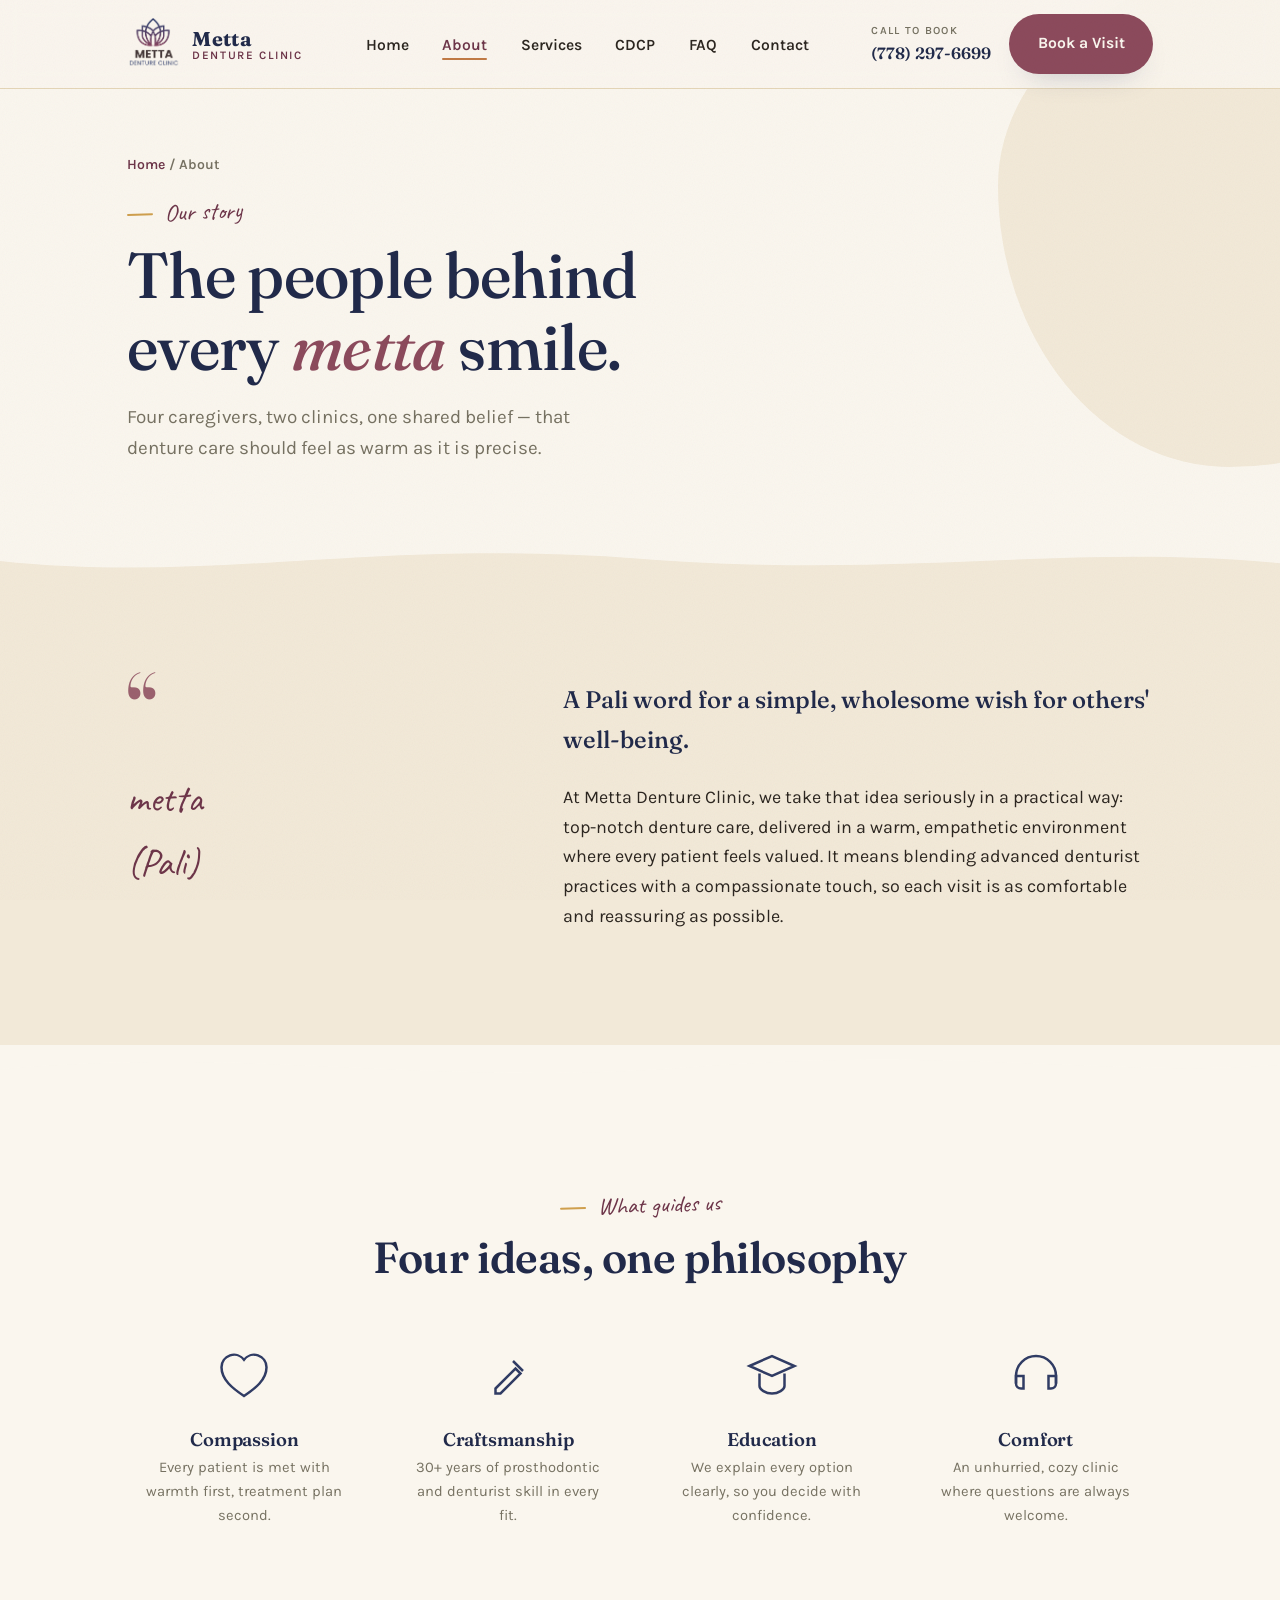
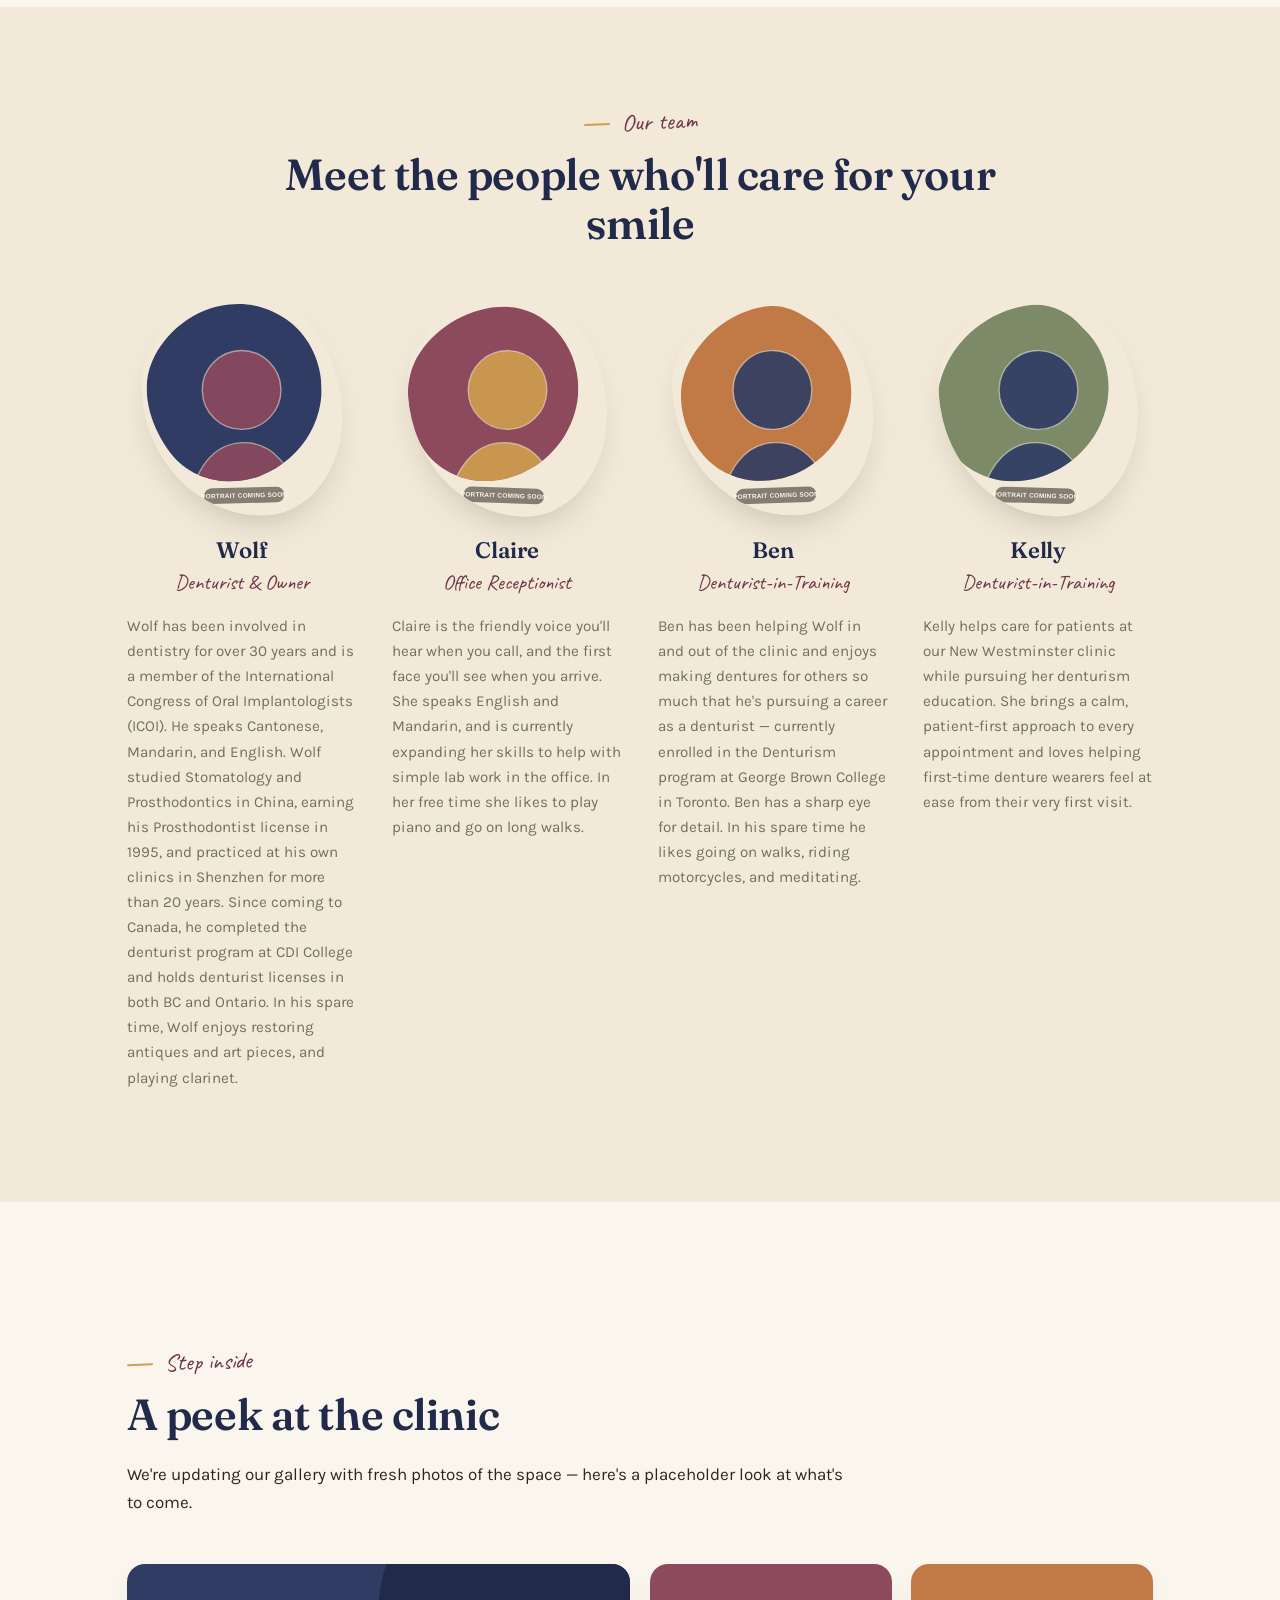
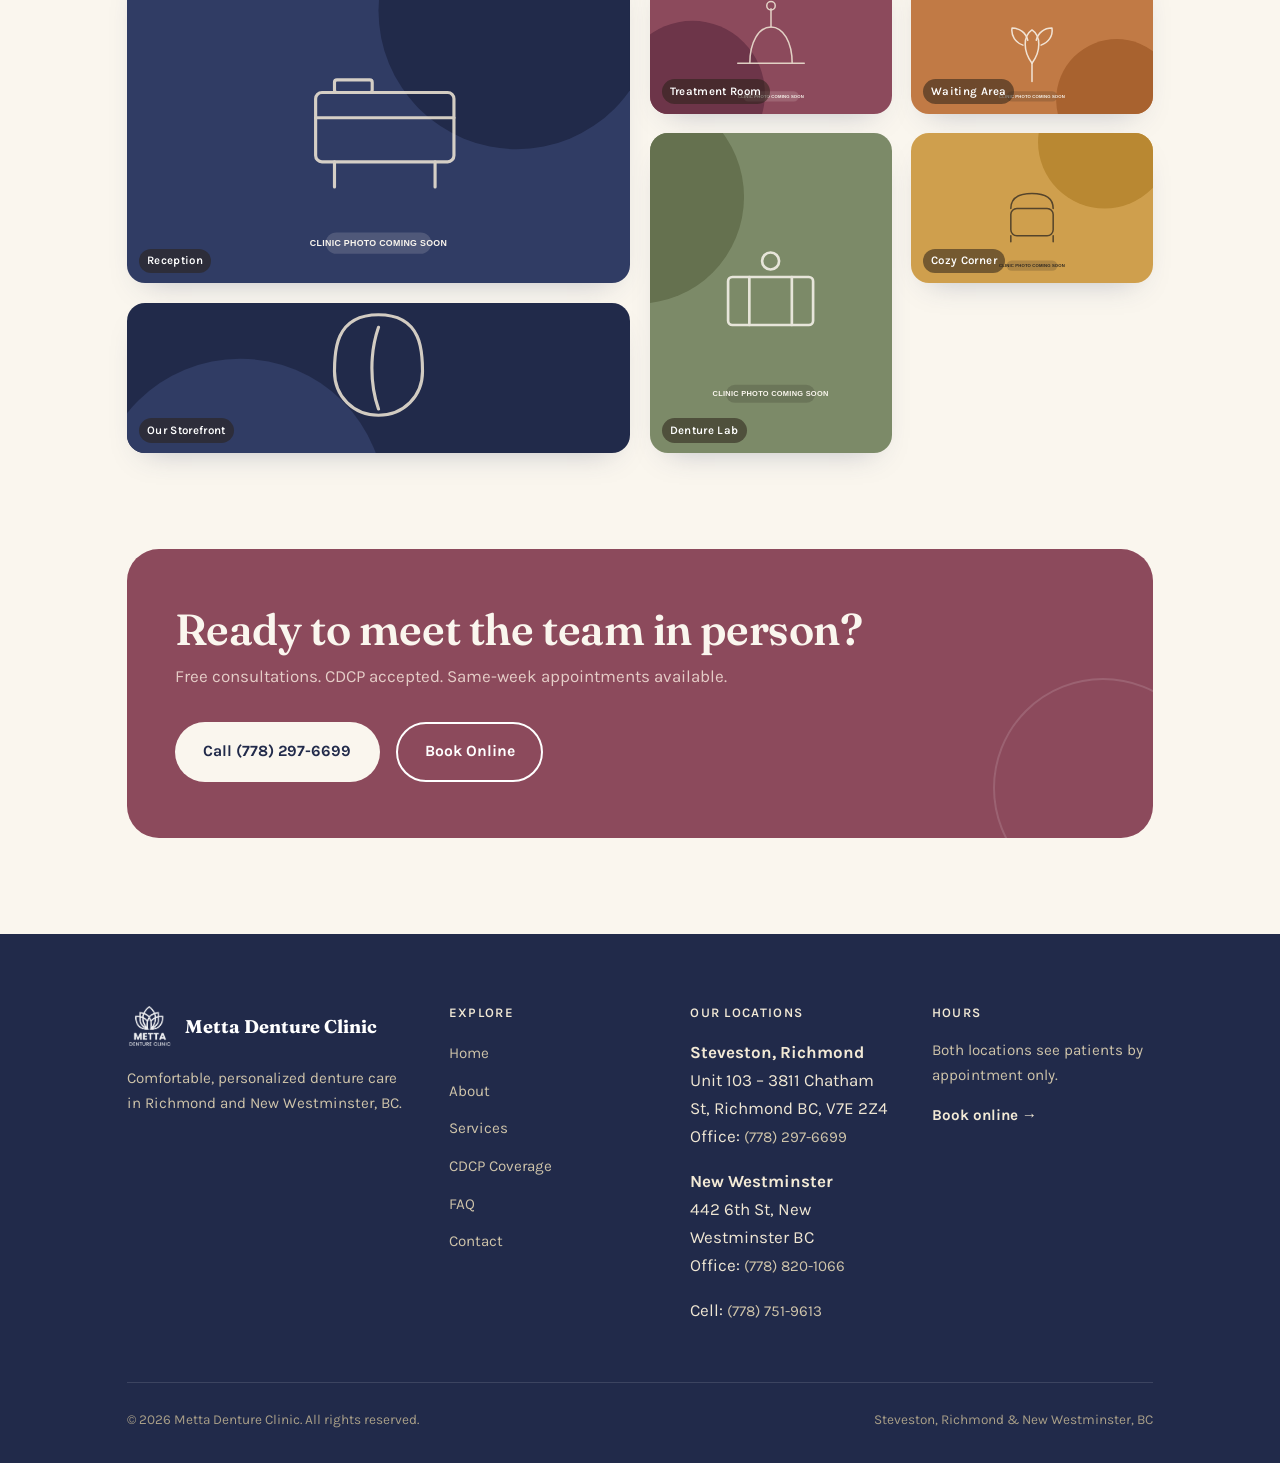
==== commit e88e5da1: "Add CDCP page, dual-location phone numbers, trim messaging, new Partners section" ====
--- a/about.html
+++ b/about.html
@@ -4,7 +4,7 @@
 <meta charset="UTF-8">
 <meta name="viewport" content="width=device-width, initial-scale=1.0">
 <title>About Us | Metta Denture Clinic</title>
-<meta name="description" content="Meet Wolf, Claire, and Ben at Metta Denture Clinic in Richmond BC, and learn what 'metta' — loving-kindness — means to our practice.">
+<meta name="description" content="Meet the team at Metta Denture Clinic's Richmond and New Westminster locations, and learn what 'metta' means to our practice.">
 <link rel="icon" type="image/png" href="images/favicon-lotus.png">
 <link rel="stylesheet" href="css/style.css">
 </head>
@@ -21,6 +21,7 @@
         <li><a href="index.html">Home</a></li>
         <li><a href="about.html" class="active">About</a></li>
         <li><a href="services.html">Services</a></li>
+        <li><a href="cdcp.html">CDCP</a></li>
         <li><a href="faq.html">FAQ</a></li>
         <li><a href="contact.html">Contact</a></li>
       </ul>
@@ -55,9 +56,8 @@
         <p class="pali-word">metta<br>(Pali)</p>
       </div>
       <div class="welcome-copy reveal">
-        <p class="lede">Loving-kindness. Friendliness. A wholesome wish for others' well-being.</p>
-        <p>Metta is a Pali word that translates to "loving-kindness" or "friendliness" in English — simply a wholesome wish for another being's well-being. At Metta Denture Clinic, we embrace this philosophy in everything we do, aiming to provide not only top-notch denture care but also a warm, empathetic environment where every patient feels valued and supported.</p>
-        <p>Our goal is to blend advanced denturist practices with a compassionate touch, so that each visit is as comfortable and reassuring as possible.</p>
+        <p class="lede">A Pali word for a simple, wholesome wish for others' well-being.</p>
+        <p>At Metta Denture Clinic, we take that idea seriously in a practical way: top-notch denture care, delivered in a warm, empathetic environment where every patient feels valued. It means blending advanced denturist practices with a compassionate touch, so each visit is as comfortable and reassuring as possible.</p>
       </div>
     </div>
   </section>
@@ -179,8 +179,7 @@
           <img src="images/logo-transparent.png" alt="Metta Denture Clinic logo">
           <strong>Metta Denture Clinic</strong>
         </div>
-        <p>Loving-kindness, benevolence, friendliness — the feeling we bring to every denture we craft, in Richmond and New Westminster.</p>
-        <p class="footer-pali">may all beings be happy</p>
+        <p>Comfortable, personalized denture care in Richmond and New Westminster, BC.</p>
       </div>
       <div>
         <h4>Explore</h4>
@@ -188,6 +187,7 @@
           <li><a href="index.html">Home</a></li>
           <li><a href="about.html">About</a></li>
           <li><a href="services.html">Services</a></li>
+          <li><a href="cdcp.html">CDCP Coverage</a></li>
           <li><a href="faq.html">FAQ</a></li>
           <li><a href="contact.html">Contact</a></li>
         </ul>
@@ -195,18 +195,15 @@
       <div>
         <h4>Our Locations</h4>
         <ul>
-          <li><strong style="color:#f3ead6;">Steveston, Richmond</strong><br>Unit 103 – 3811 Chatham St,<br>Richmond BC, V7E 2Z4</li>
-          <li style="margin-top:1em;"><strong style="color:#f3ead6;">New Westminster</strong><br>442 6th St,<br>New Westminster BC</li>
-          <li style="margin-top:1em;">Office: <a href="tel:7782976699">(778) 297-6699</a></li>
+          <li><strong style="color:#f3ead6;">Steveston, Richmond</strong><br>Unit 103 – 3811 Chatham St, Richmond BC, V7E 2Z4<br>Office: <a href="tel:7782976699">(778) 297-6699</a></li>
+          <li style="margin-top:1em;"><strong style="color:#f3ead6;">New Westminster</strong><br>442 6th St, New Westminster BC<br>Office: <a href="tel:7788201066">(778) 820-1066</a></li>
+          <li style="margin-top:1em;">Cell: <a href="tel:7787519613">(778) 751-9613</a></li>
         </ul>
       </div>
       <div>
         <h4>Hours</h4>
-        <ul>
-          <li>Mon – Fri: By appointment</li>
-          <li>Sat: By appointment</li>
-          <li>Sun: Closed</li>
-        </ul>
+        <p style="color:#cfc4aa;font-size:0.95rem;">Both locations see patients by appointment only.</p>
+        <p style="margin-top:0.8em;"><a href="contact.html" style="color:#f3ead6;font-weight:700;">Book online →</a></p>
       </div>
     </div>
     <div class="footer-bottom">
--- a/css/style.css
+++ b/css/style.css
@@ -433,7 +433,6 @@
 .site-footer p, .site-footer a{ color: #cfc4aa; font-size: 0.95rem; }
 .site-footer ul li{ margin-bottom: 0.6rem; }
 .site-footer a:hover{ color: #fff; }
-.footer-pali{ font-family: var(--font-hand); font-size: 1.4rem; color: var(--gold); margin-top: 1rem; }
 .footer-bottom{
   display:flex; justify-content: space-between; align-items:center;
   padding-top: 1.6rem; font-size: 0.85rem; color: #a99f88; flex-wrap: wrap; gap: 0.6rem;
@@ -564,6 +563,26 @@
 .value-item .icon{ width: 60px; height: 60px; margin: 0 auto 1rem; color: var(--indigo); }
 .value-item h4{ font-family: var(--font-display); font-size: 1.15rem; color: var(--indigo-deep); margin-bottom: 0.3em; }
 .value-item p{ font-size: 0.92rem; color: var(--ink-soft); }
+
+/* ============ PARTNERS ============ */
+.partners-grid{
+  display: grid;
+  grid-template-columns: repeat(3, 1fr);
+  gap: 1.8rem;
+}
+.partner-badge{
+  background: var(--paper);
+  border: 1px solid var(--cream-line);
+  border-radius: 24px 6px 24px 6px;
+  padding: 2rem 1.8rem;
+  text-align: center;
+  box-shadow: var(--shadow-card);
+}
+.partner-badge:nth-child(2){ transform: rotate(-0.8deg); }
+.partner-badge:nth-child(3){ transform: rotate(0.8deg); }
+.partner-badge .icon{ width: 46px; height: 46px; margin: 0 auto 0.8rem; color: var(--mauve); }
+.partner-badge h4{ font-family: var(--font-display); font-size: 1.2rem; color: var(--indigo-deep); margin-bottom: 0.3em; }
+.partner-badge p{ font-size: 0.9rem; color: var(--ink-soft); margin: 0; }
 
 /* ============ LOCATIONS ============ */
 .locations-grid{
@@ -667,6 +686,7 @@
   .values-grid{ grid-template-columns: repeat(2, 1fr); }
   .contact-grid{ grid-template-columns: 1fr; }
   .locations-grid, .maps-grid{ grid-template-columns: 1fr; }
+  .partners-grid{ grid-template-columns: repeat(2, 1fr); }
   .footer-grid{ grid-template-columns: 1fr 1fr; }
   .gallery-grid{ grid-template-columns: repeat(2, 1fr); }
   .gallery-grid figure:nth-child(1){ grid-column: span 2; }
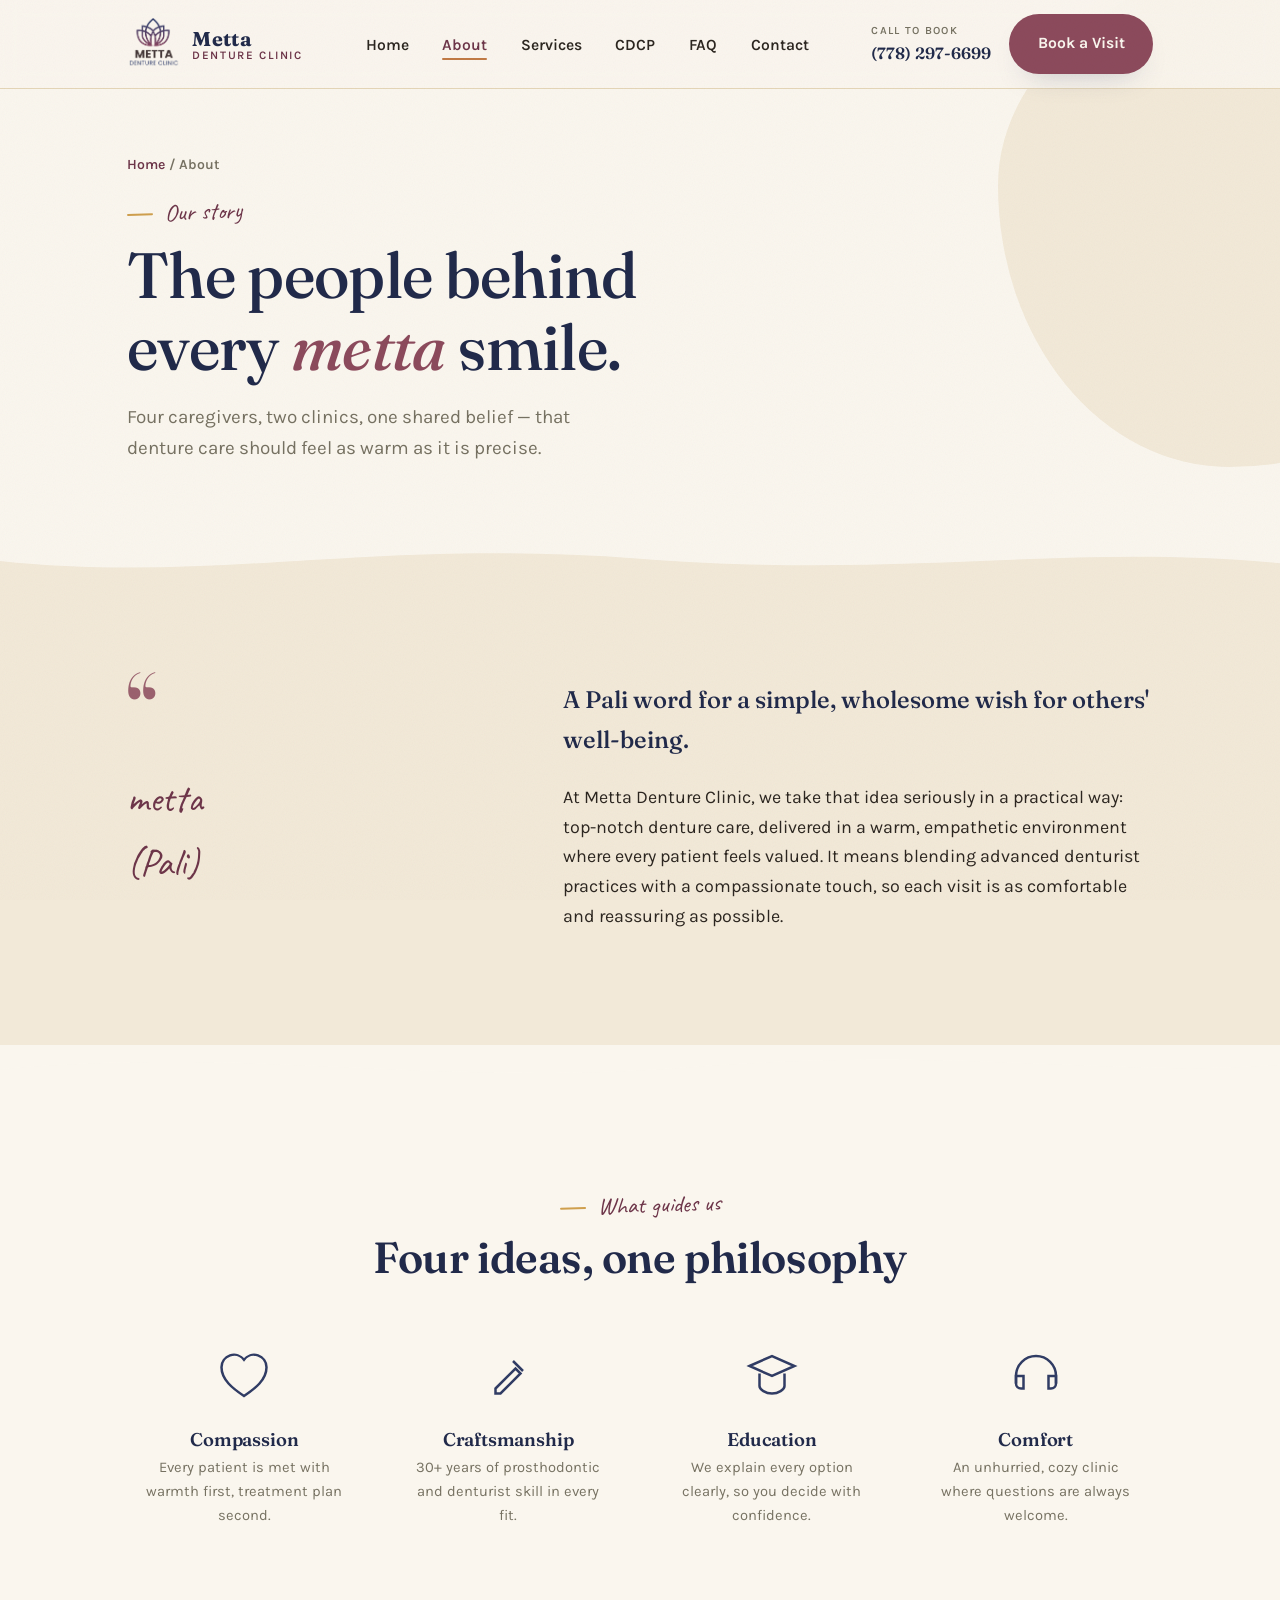
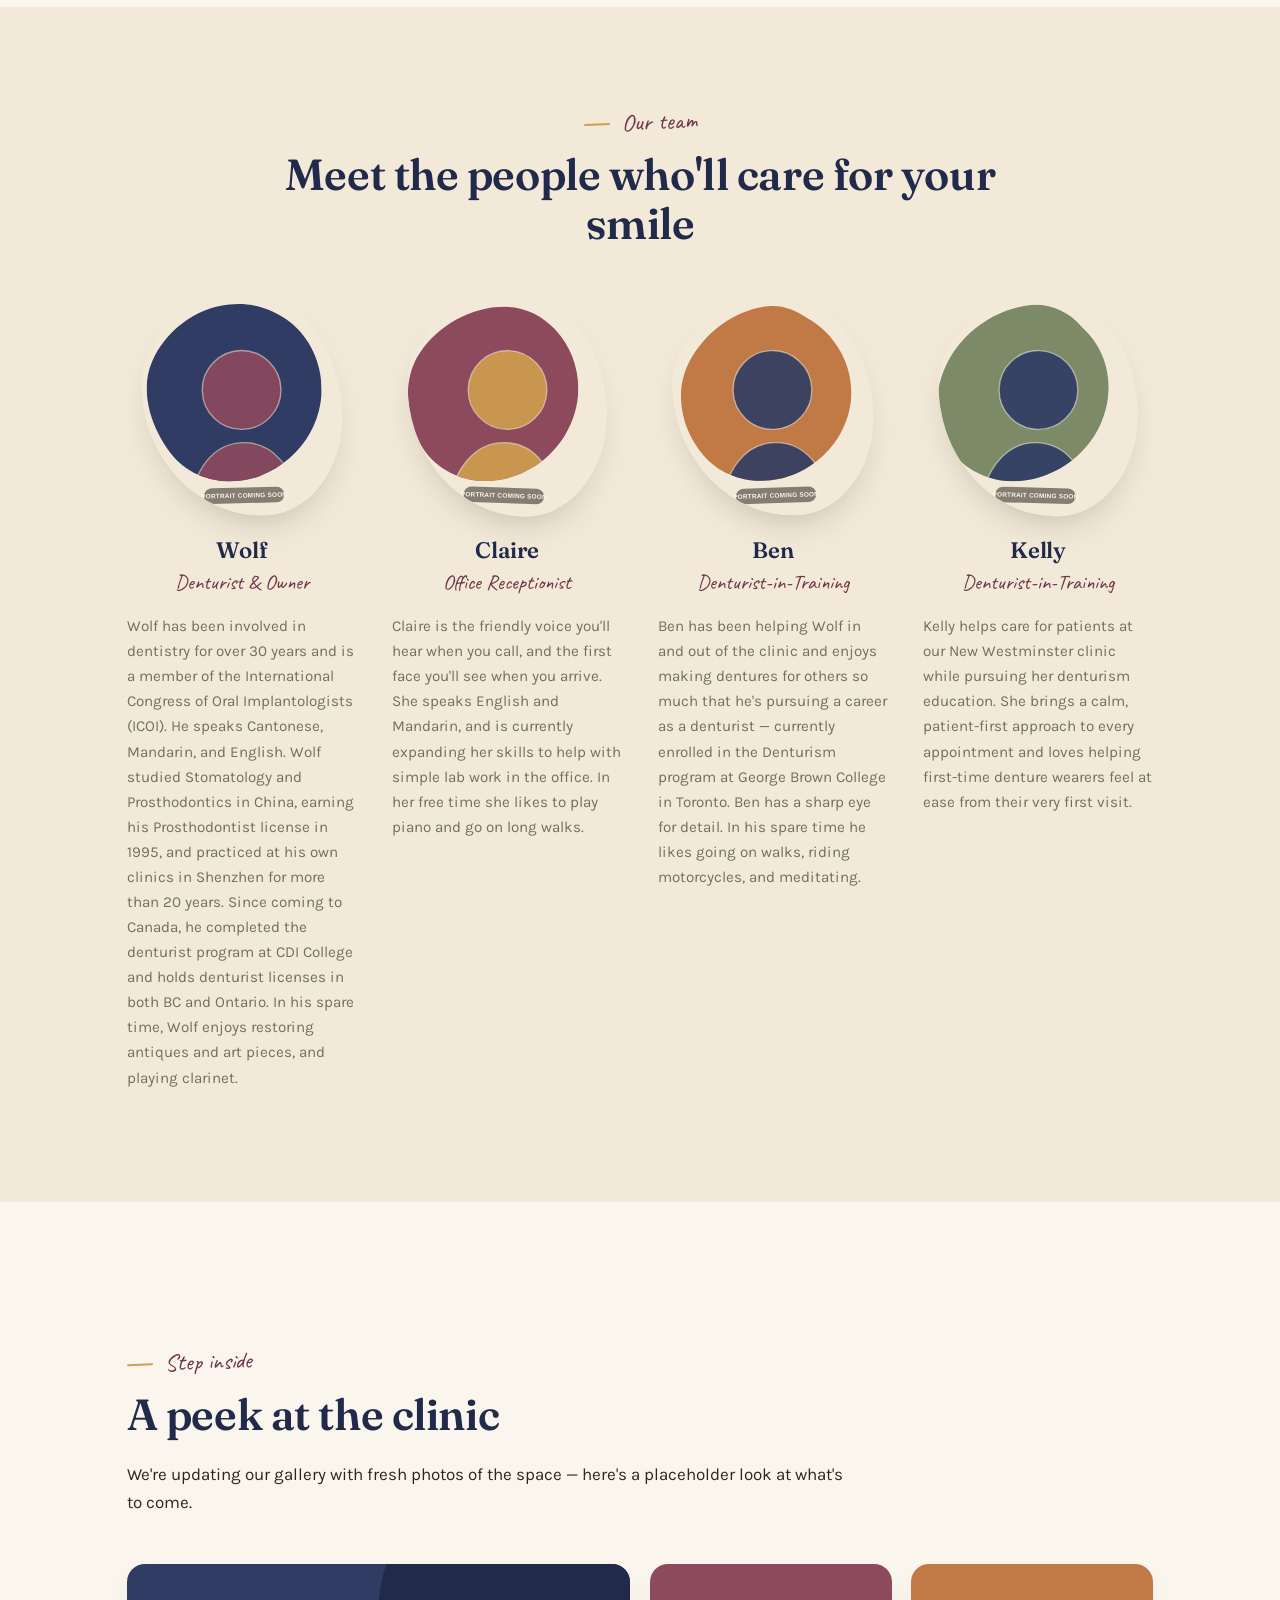
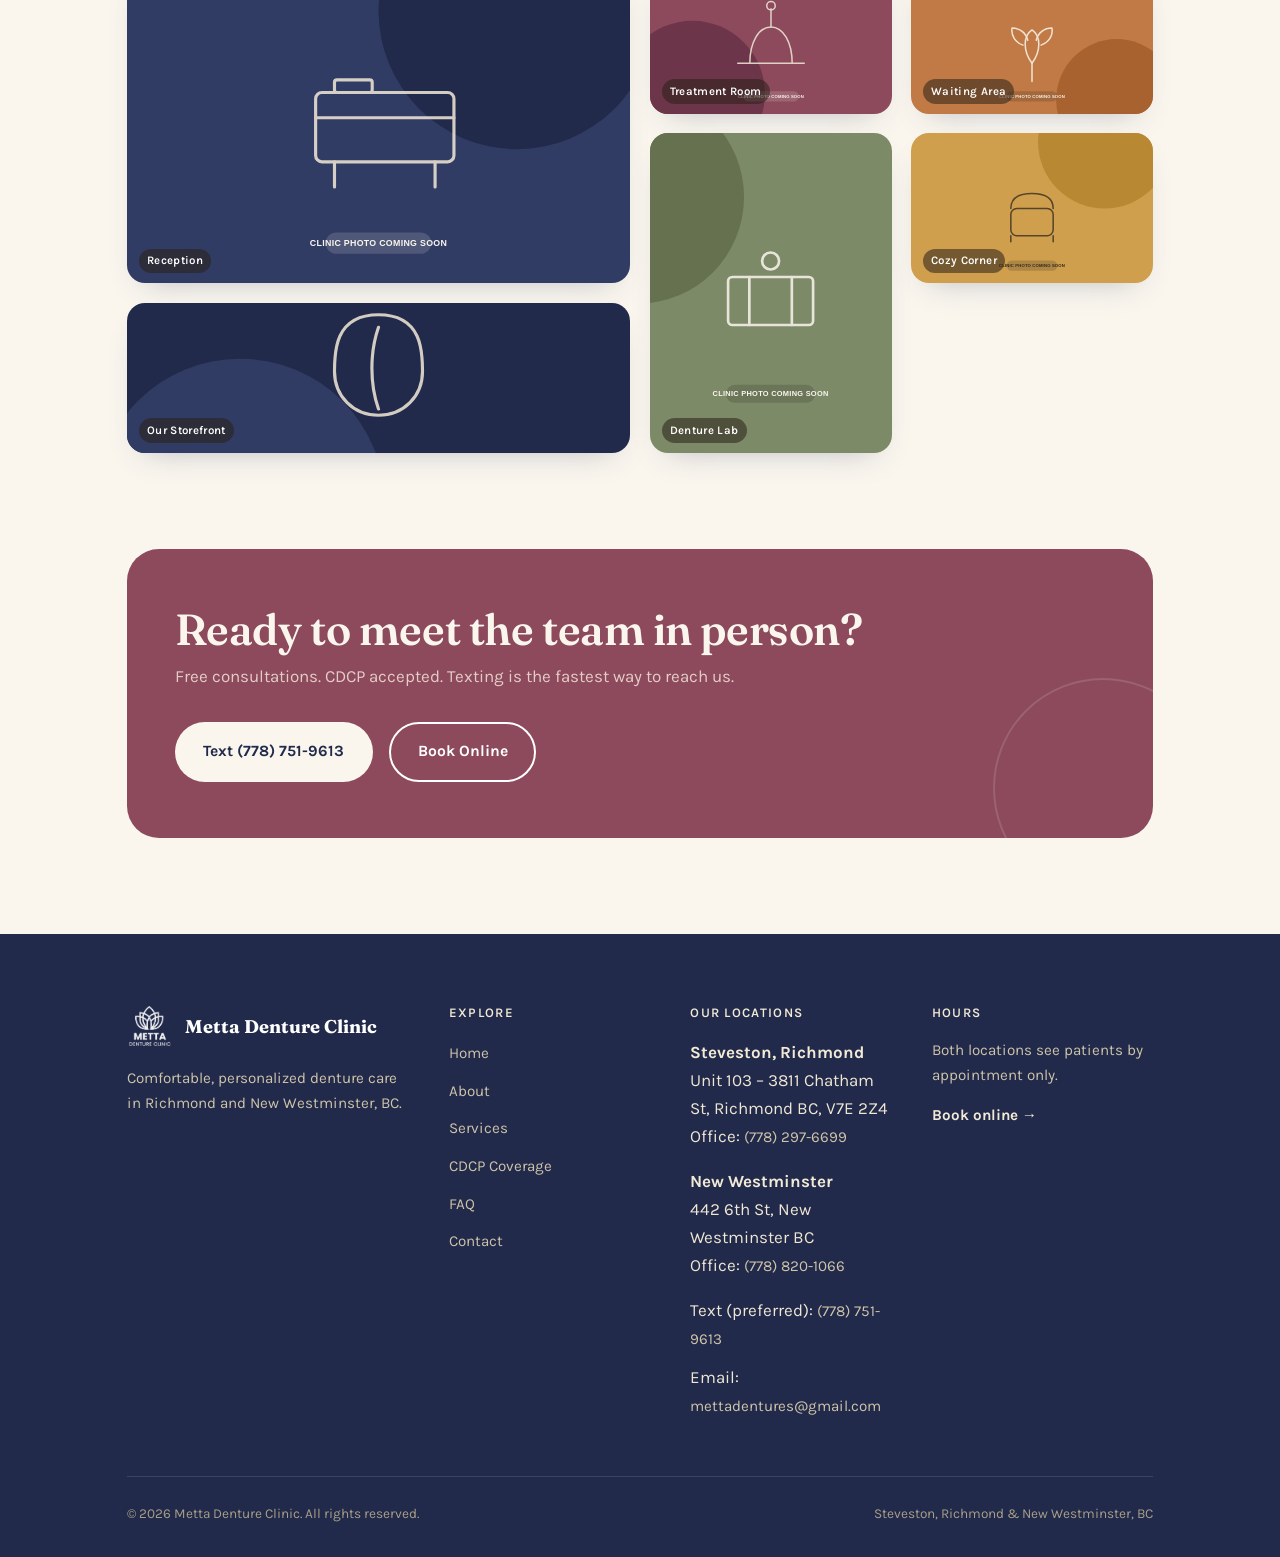
==== commit b2fd9648: "Use FormSubmit hashed endpoint, add email address, promote texting as preferred contact" ====
--- a/about.html
+++ b/about.html
@@ -159,10 +159,10 @@
       <div class="cta-banner reveal">
         <div>
           <h2>Ready to meet the team in person?</h2>
-          <p>Free consultations. CDCP accepted. Same-week appointments available.</p>
+          <p>Free consultations. CDCP accepted. Texting is the fastest way to reach us.</p>
         </div>
         <div class="actions">
-          <a href="tel:7782976699" class="btn btn-light">Call (778) 297-6699</a>
+          <a href="sms:7787519613" class="btn btn-light">Text (778) 751-9613</a>
           <a href="contact.html" class="btn btn-ghost" style="border-color:#fff;color:#fff;">Book Online</a>
         </div>
       </div>
@@ -197,7 +197,8 @@
         <ul>
           <li><strong style="color:#f3ead6;">Steveston, Richmond</strong><br>Unit 103 – 3811 Chatham St, Richmond BC, V7E 2Z4<br>Office: <a href="tel:7782976699">(778) 297-6699</a></li>
           <li style="margin-top:1em;"><strong style="color:#f3ead6;">New Westminster</strong><br>442 6th St, New Westminster BC<br>Office: <a href="tel:7788201066">(778) 820-1066</a></li>
-          <li style="margin-top:1em;">Cell: <a href="tel:7787519613">(778) 751-9613</a></li>
+          <li style="margin-top:1em;">Text (preferred): <a href="sms:7787519613">(778) 751-9613</a></li>
+          <li style="margin-top:0.6em;">Email: <a href="mailto:mettadentures@gmail.com">mettadentures@gmail.com</a></li>
         </ul>
       </div>
       <div>
--- a/css/style.css
+++ b/css/style.css
@@ -250,6 +250,15 @@
 
 .hero-art{ position: relative; z-index: 2; }
 .hero-art svg{ width: 100%; height: auto; }
+.hero-photo{
+  position: relative;
+  border-radius: var(--radius-blob-2);
+  overflow: hidden;
+  box-shadow: var(--shadow-soft);
+  transform: rotate(-2deg);
+  border: 6px solid var(--paper);
+}
+.hero-photo img{ width: 100%; aspect-ratio: 4/5; object-fit: cover; object-position: center 25%; display: block; }
 .hero-blob-bg{
   position: absolute;
   top: -12%; right: -18%;
@@ -262,6 +271,7 @@
 
 /* ============ SECTION WRAPPERS ============ */
 .section{ padding: 6rem 0; }
+.section-sm{ padding: 2.75rem 0; }
 .section-alt{ background: var(--paper-alt); }
 .section-deep{ background: var(--indigo-deep); color: var(--paper); }
 .section-deep h2, .section-deep h3{ color: var(--paper); }
@@ -288,6 +298,12 @@
   gap: 3.5rem;
   align-items: start;
 }
+.welcome-block-tight{
+  align-items: center;
+  gap: 2.4rem;
+}
+.welcome-block-tight .welcome-copy .lede{ margin-bottom: 0.3em; }
+.welcome-block-tight .welcome-copy p:last-child{ margin-bottom: 0; }
 .welcome-mark{
   font-family: var(--font-display);
   font-size: 7rem;
@@ -341,6 +357,12 @@
   box-shadow: 0 4px 8px -4px rgba(0,0,0,0.25);
   opacity: 0.9;
 }
+.card-grid .tilt-card:nth-child(2) .tape{ left: 44%; transform: translateX(-50%) rotate(4deg); }
+.card-grid .tilt-card:nth-child(3) .tape{ left: 57%; transform: translateX(-50%) rotate(-5deg); }
+.card-grid .tilt-card:nth-child(4) .tape{ left: 47%; transform: translateX(-50%) rotate(2deg); }
+.card-grid .tilt-card:nth-child(5) .tape{ left: 58%; transform: translateX(-50%) rotate(-2.5deg); }
+.card-grid .tilt-card:nth-child(6) .tape{ left: 41%; transform: translateX(-50%) rotate(5deg); }
+.card-grid .tilt-card:nth-child(7) .tape{ left: 52%; transform: translateX(-50%) rotate(-4deg); }
 
 /* ============ ABOUT TEASER / SPLIT ============ */
 .split{
@@ -578,11 +600,13 @@
   text-align: center;
   box-shadow: var(--shadow-card);
 }
-.partner-badge:nth-child(2){ transform: rotate(-0.8deg); }
-.partner-badge:nth-child(3){ transform: rotate(0.8deg); }
+.partner-badge:nth-child(3n+2){ transform: rotate(-0.8deg); }
+.partner-badge:nth-child(3n+3){ transform: rotate(0.8deg); }
 .partner-badge .icon{ width: 46px; height: 46px; margin: 0 auto 0.8rem; color: var(--mauve); }
 .partner-badge h4{ font-family: var(--font-display); font-size: 1.2rem; color: var(--indigo-deep); margin-bottom: 0.3em; }
 .partner-badge p{ font-size: 0.9rem; color: var(--ink-soft); margin: 0; }
+.partner-badge.logo-badge{ display: flex; flex-direction: column; justify-content: center; }
+.partner-badge.logo-badge img{ max-width: 100%; max-height: 64px; width: auto; object-fit: contain; margin: 0 auto 1rem; }
 
 /* ============ LOCATIONS ============ */
 .locations-grid{
@@ -692,7 +716,7 @@
   .gallery-grid figure:nth-child(1){ grid-column: span 2; }
 }
 @media (max-width: 640px){
-  .card-grid, .testimonial-grid, .team-grid, .values-grid{ grid-template-columns: 1fr; }
+  .card-grid, .testimonial-grid, .team-grid, .values-grid, .partners-grid{ grid-template-columns: 1fr; }
   .footer-grid{ grid-template-columns: 1fr; }
   .cta-banner{ padding: 2.4rem 1.6rem; flex-direction: column; align-items: flex-start; }
   .service-block{ grid-template-columns: 1fr; }
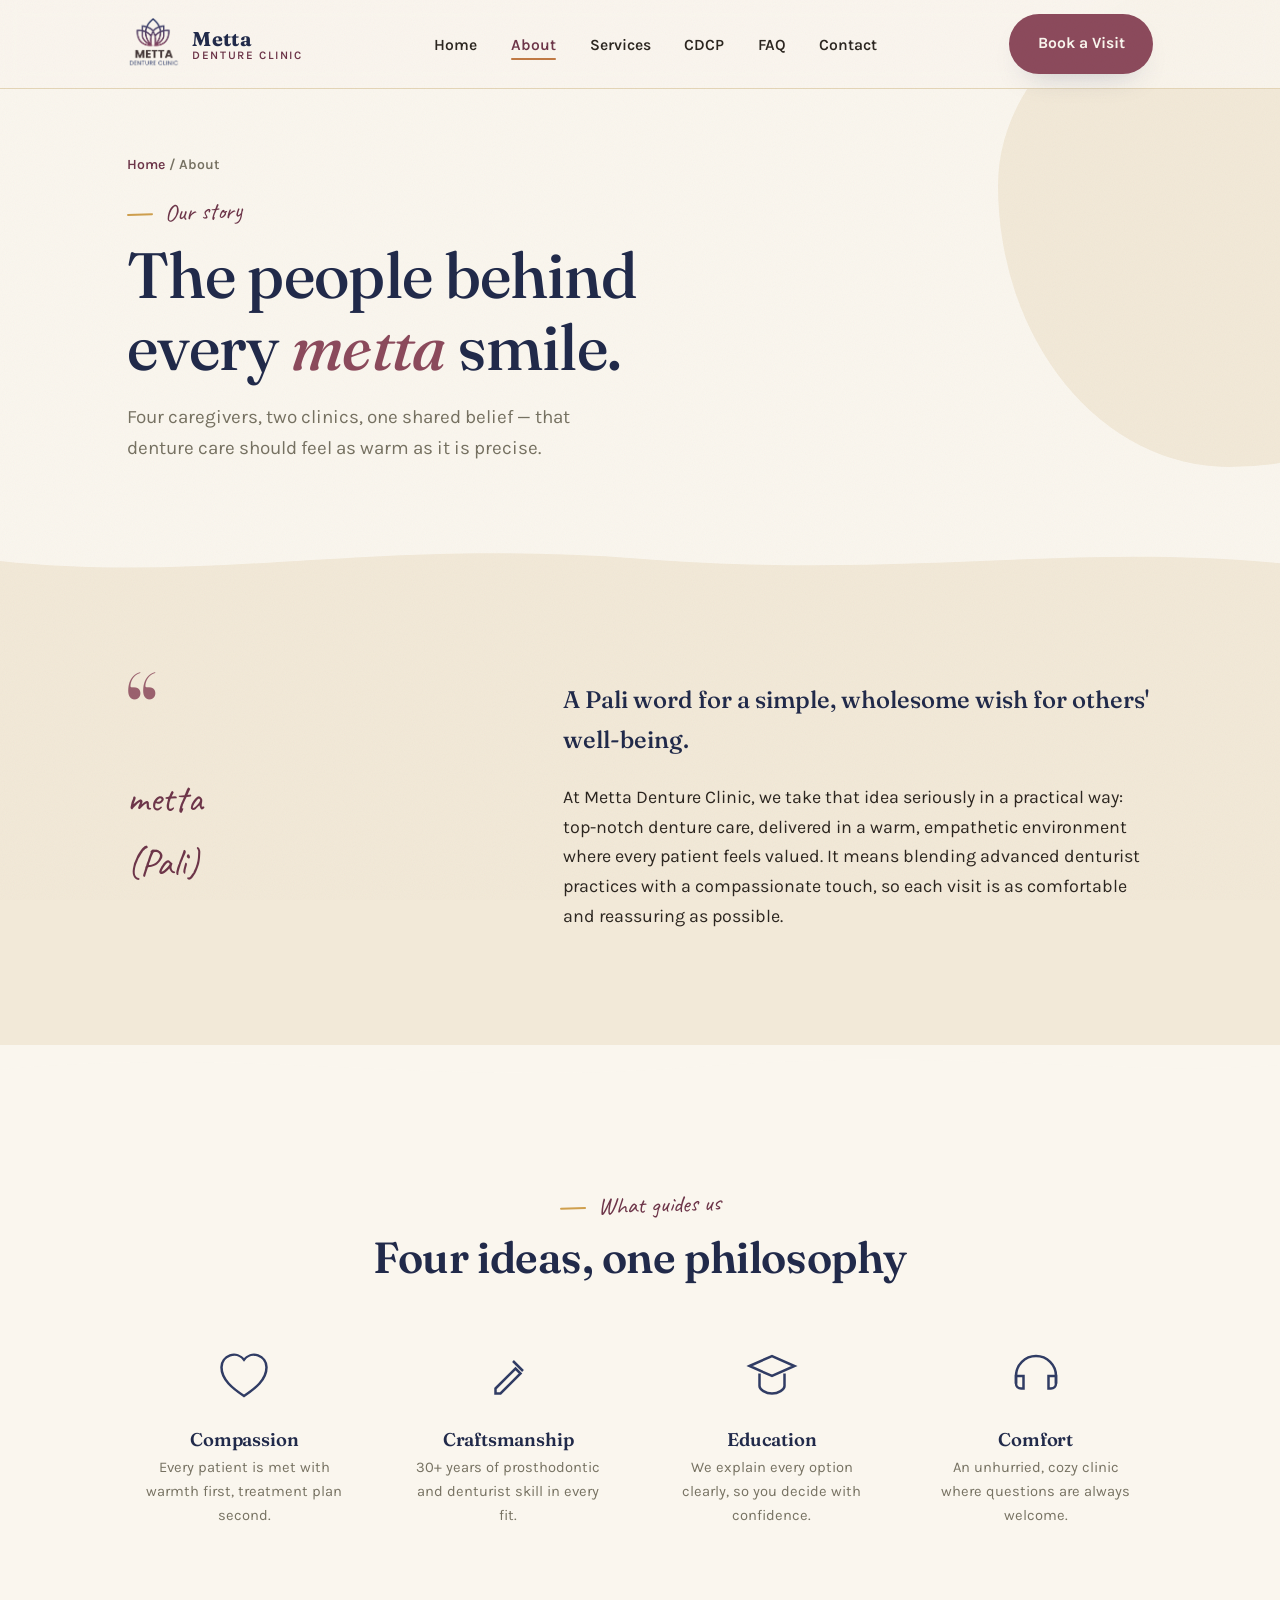
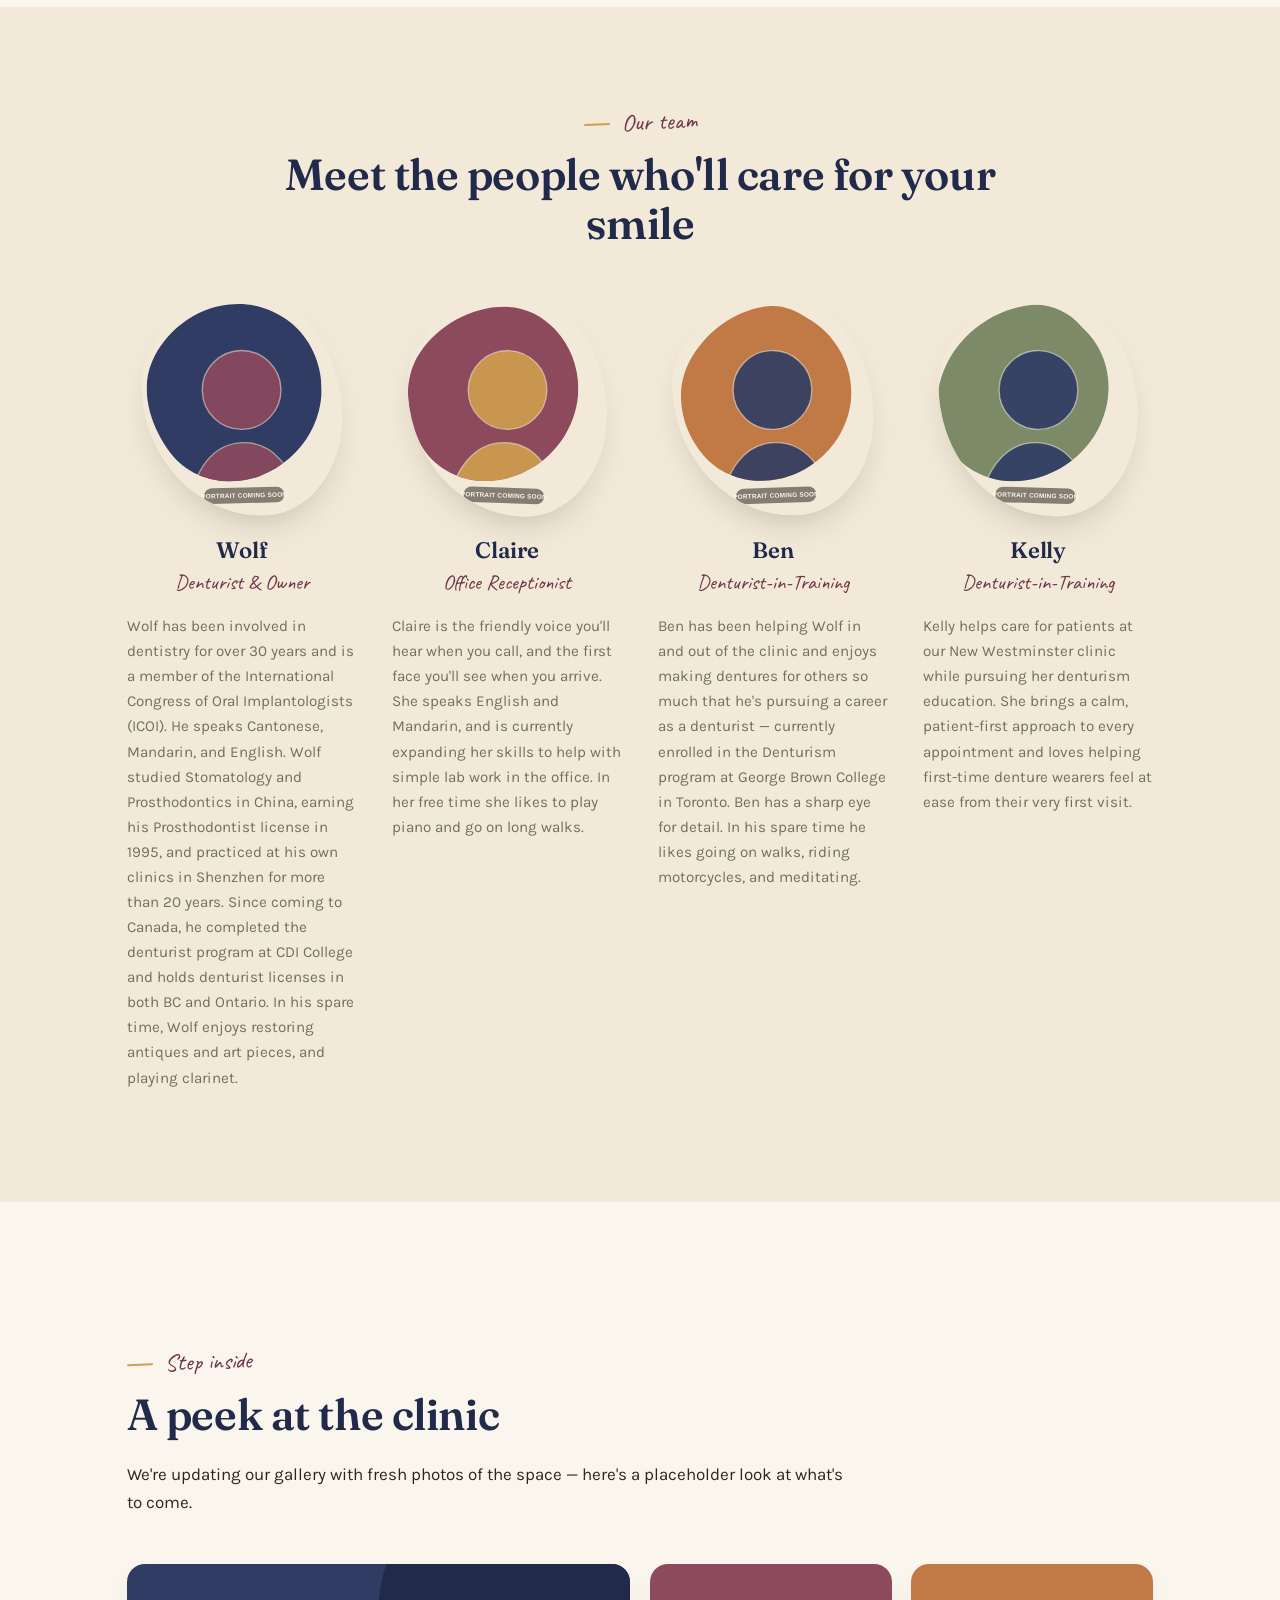
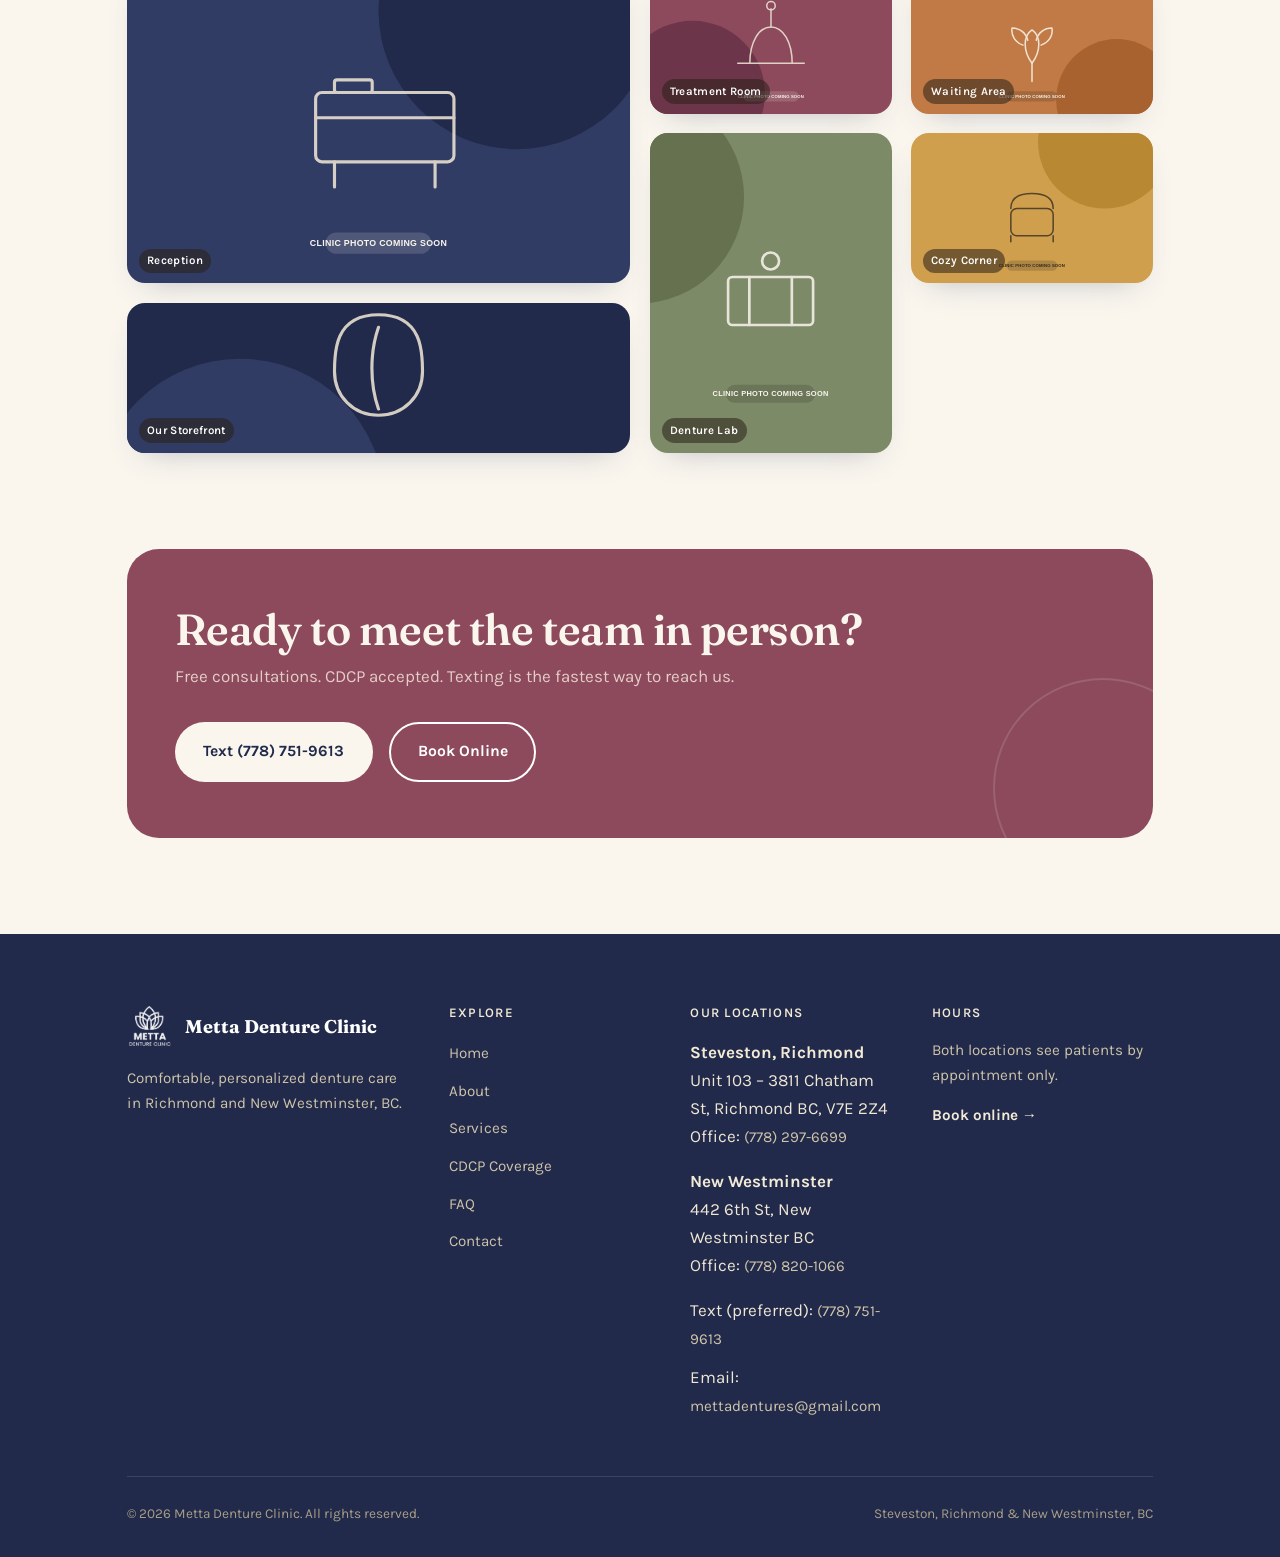
==== commit 8d2540e8: "Remove header phone pill sitewide; fix off-canvas nav overflow and narrow-mobile header overlap" ====
--- a/about.html
+++ b/about.html
@@ -27,7 +27,6 @@
       </ul>
     </nav>
     <div class="header-cta">
-      <a href="tel:7782976699" class="header-phone"><small>Call to book</small>(778) 297-6699</a>
       <a href="contact.html" class="btn btn-primary">Book a Visit</a>
       <button class="nav-toggle" aria-label="Toggle menu"><span></span><span></span><span></span></button>
     </div>
--- a/css/style.css
+++ b/css/style.css
@@ -35,7 +35,7 @@
 }
 
 *, *::before, *::after{ box-sizing: border-box; }
-html{ scroll-behavior: smooth; }
+html{ scroll-behavior: smooth; overflow-x: hidden; }
 body{
   margin: 0;
   background: var(--paper);
@@ -191,13 +191,6 @@
 .main-nav a.active{ color: var(--mauve-deep); }
 
 .header-cta{ display: flex; align-items: center; gap: 1.1rem; }
-.header-phone{
-  font-family: var(--font-display);
-  font-weight: 600;
-  color: var(--indigo-deep);
-  font-size: 1.02rem;
-}
-.header-phone small{ display:block; font-family: var(--font-body); font-weight: 600; font-size: 0.68rem; letter-spacing: 0.12em; text-transform: uppercase; color: var(--ink-soft); }
 
 .nav-toggle{
   display: none;
@@ -224,7 +217,17 @@
   .main-nav ul{ flex-direction: column; align-items: flex-start; gap: 1.6rem; }
   .main-nav a{ font-size: 1.2rem; }
   .nav-toggle{ display: flex; }
-  .header-phone{ display: none; }
+  .header-cta{ gap: 0.6rem; }
+}
+
+/* narrow phones: brand + button were colliding */
+@media (max-width: 480px){
+  .brand{ gap: 0.4rem; }
+  .brand img{ height: 36px; }
+  .brand-text strong{ font-size: 0.95rem; }
+  .brand-text span{ font-size: 0.56rem; letter-spacing: 0.08em; }
+  .header-cta .btn{ padding: 0.6em 0.9em; font-size: 0.78rem; white-space: nowrap; }
+  .nav-toggle{ padding: 8px 0 8px 6px; }
 }
 
 /* ============ HERO ============ */
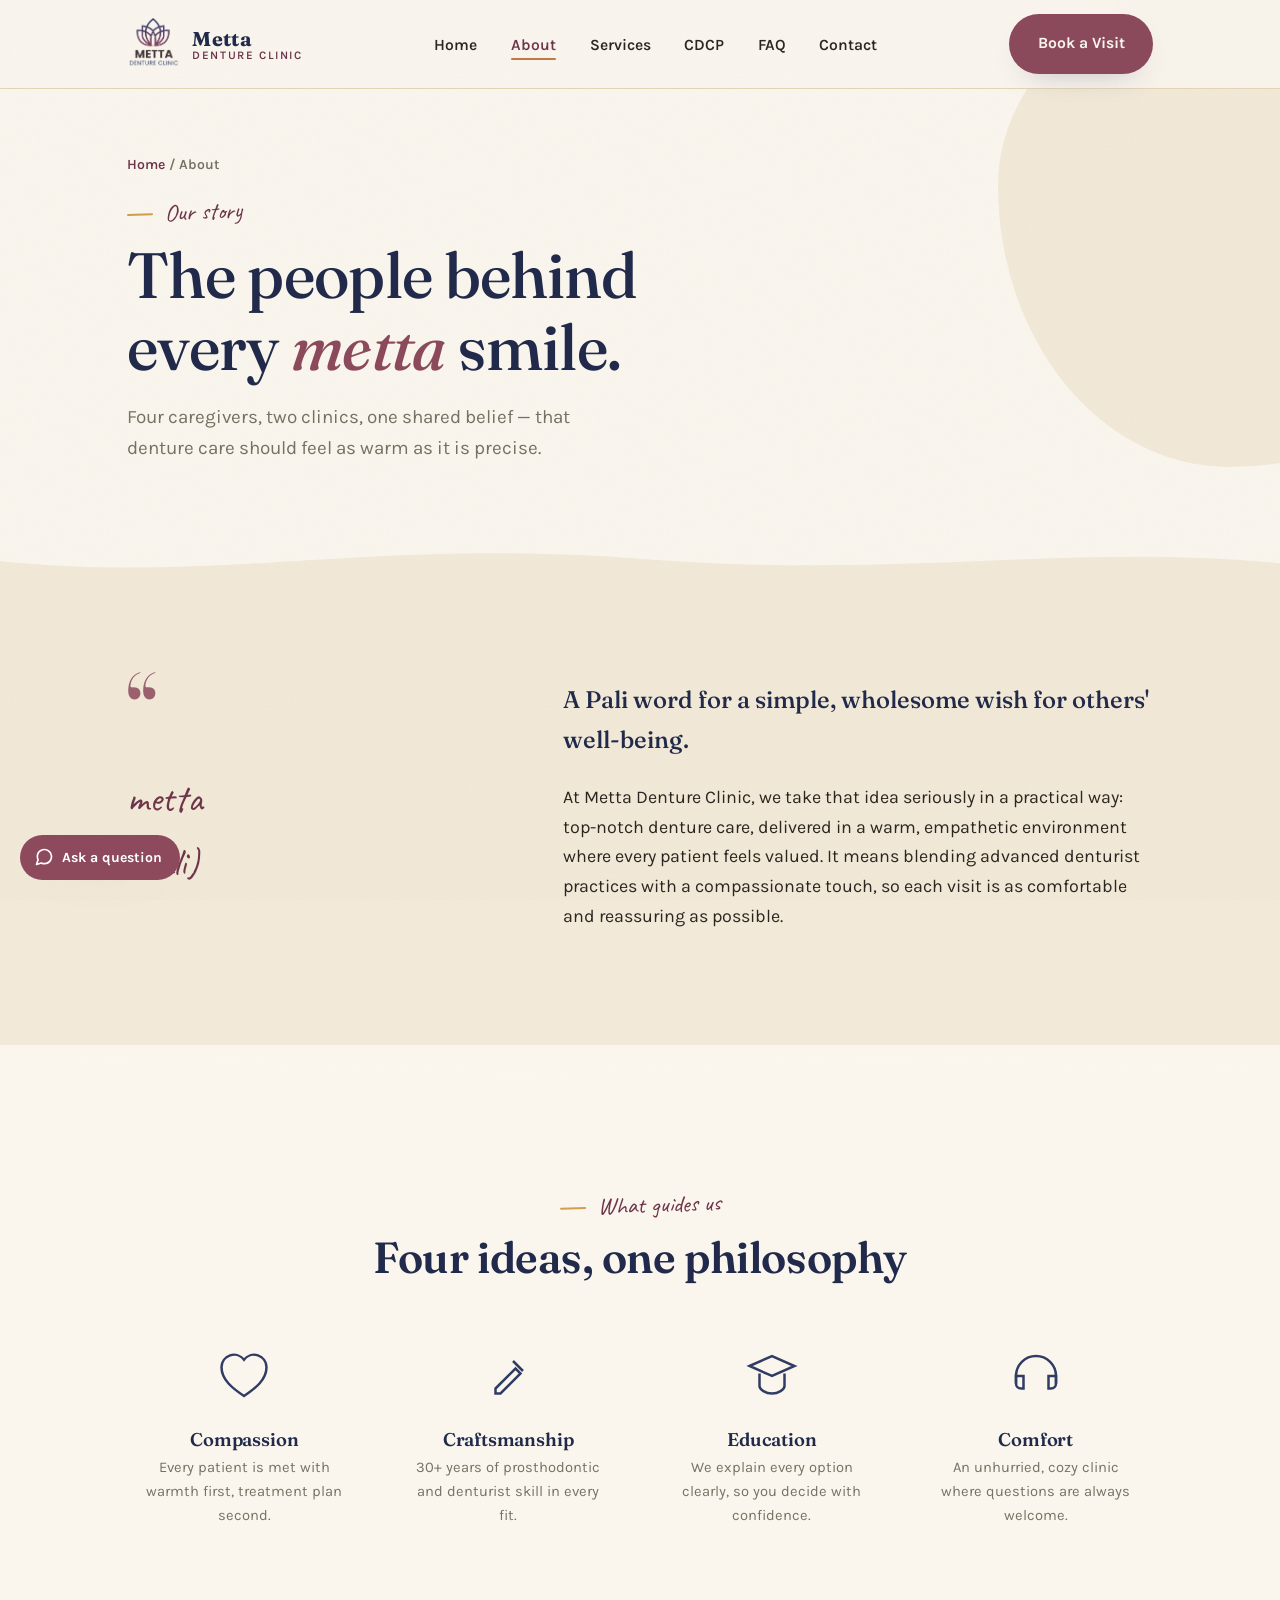
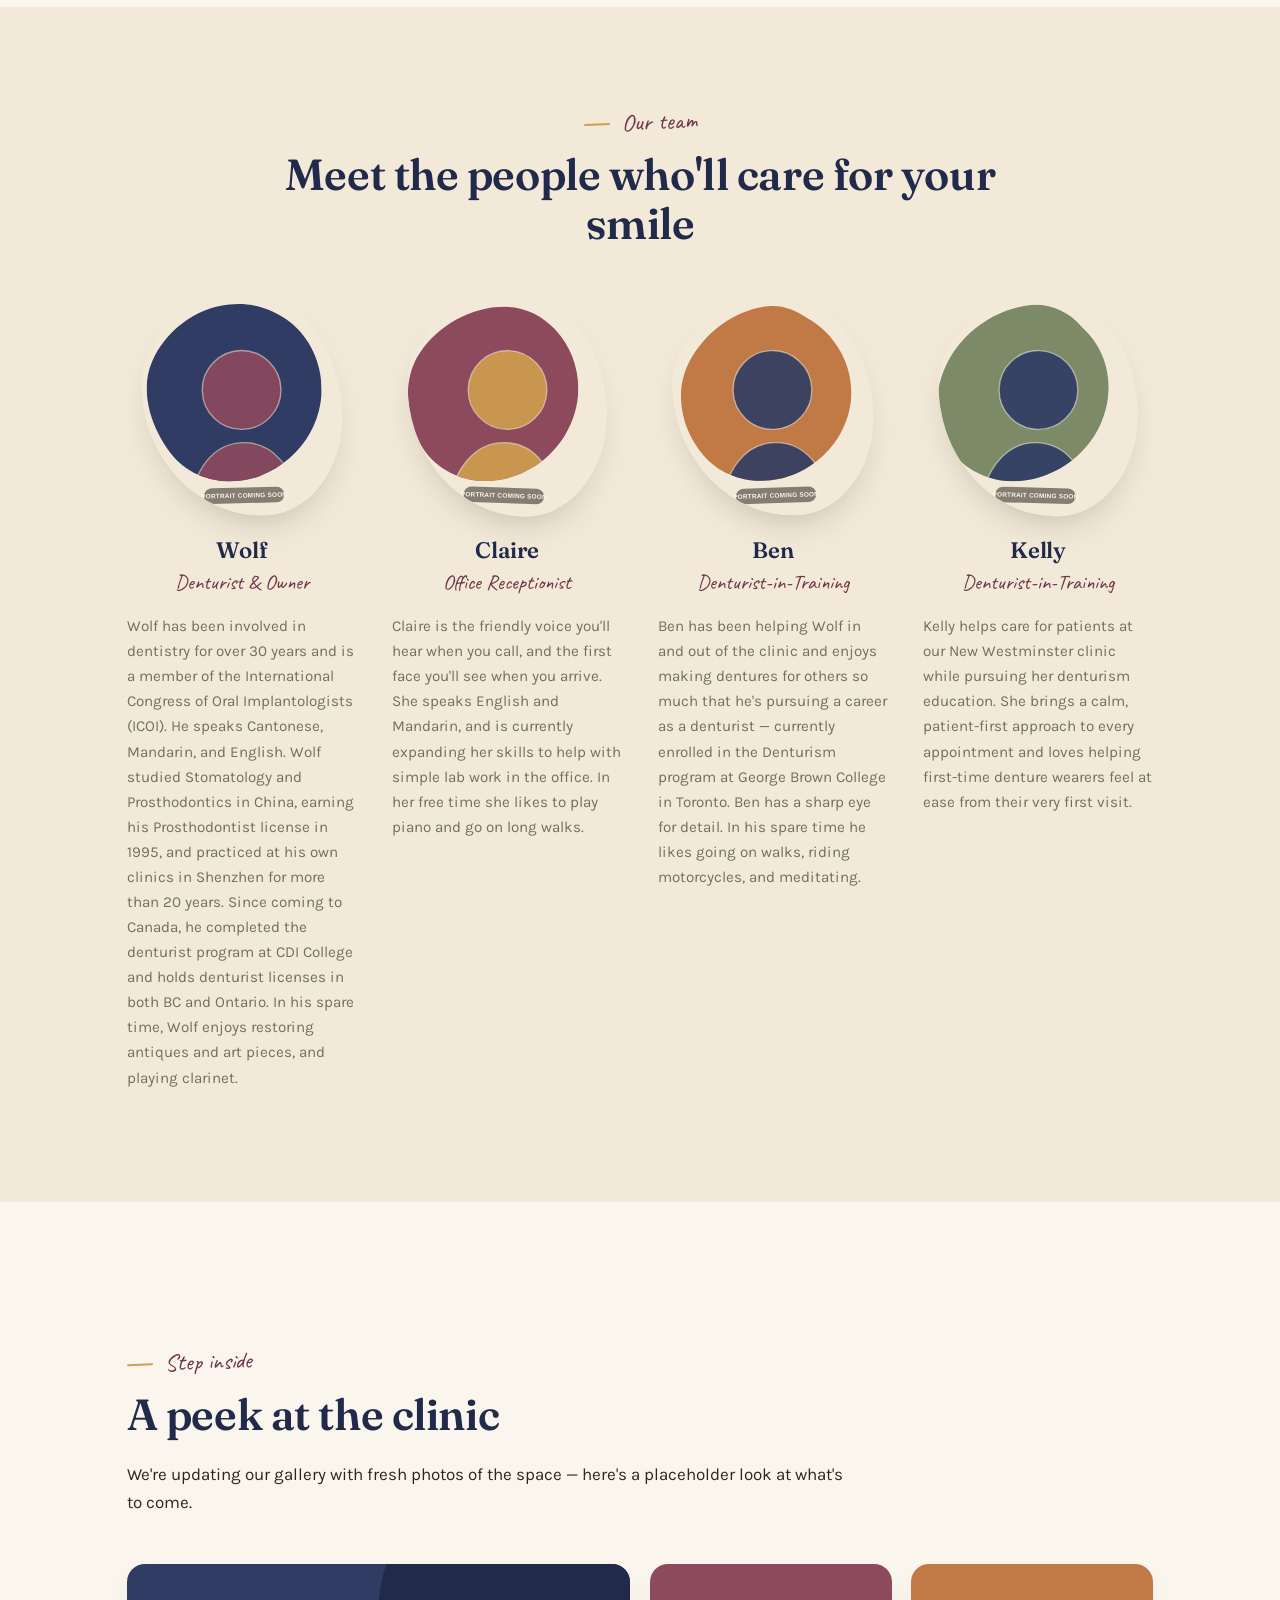
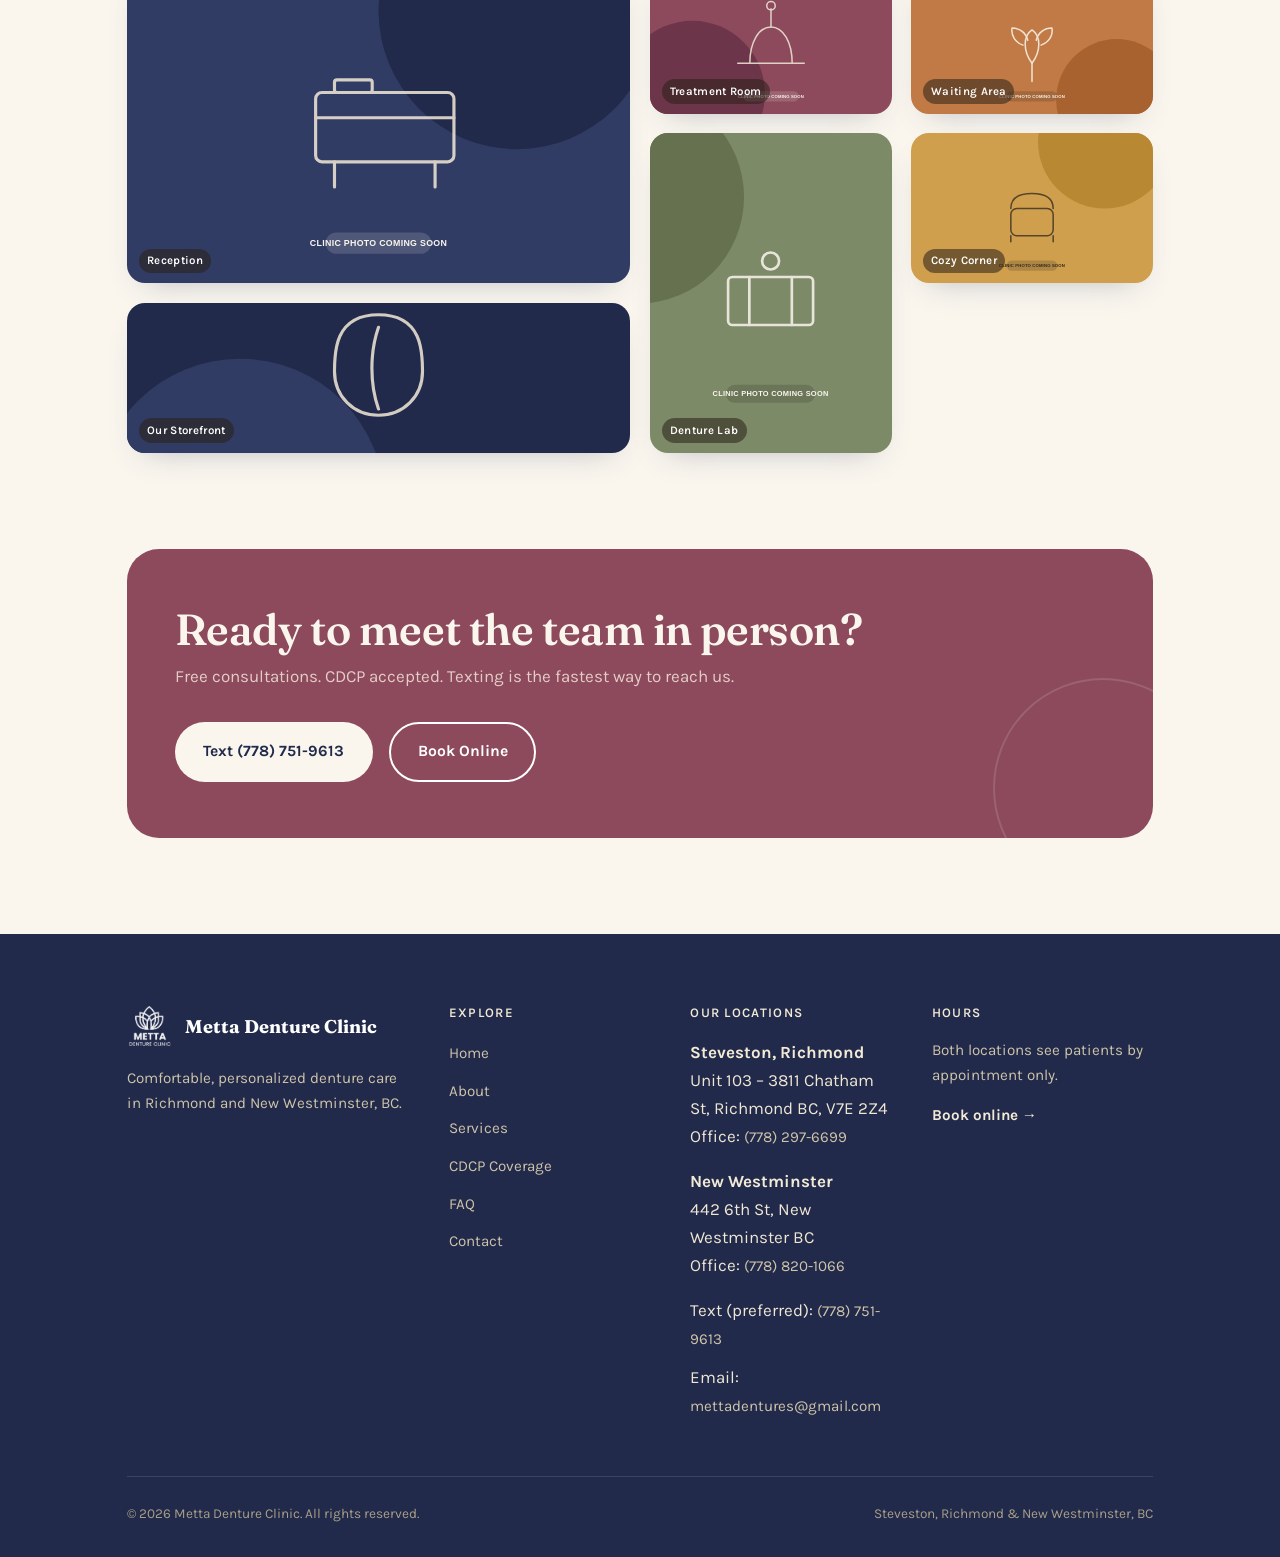
==== commit d8731325: "Add free scripted site assistant, fix hero photo sizing, tidy responsive edges - New js/assistant.js" ====
--- a/about.html
+++ b/about.html
@@ -214,5 +214,6 @@
 </footer>
 
 <script src="js/main.js"></script>
+<script src="js/assistant.js"></script>
 </body>
 </html>
--- a/css/style.css
+++ b/css/style.css
@@ -238,7 +238,7 @@
 }
 .hero .container{
   display: grid;
-  grid-template-columns: 1.05fr 0.95fr;
+  grid-template-columns: 1fr 1.15fr;
   gap: 3rem;
   align-items: center;
 }
@@ -261,7 +261,7 @@
   transform: rotate(-2deg);
   border: 6px solid var(--paper);
 }
-.hero-photo img{ width: 100%; aspect-ratio: 4/5; object-fit: cover; object-position: center 25%; display: block; }
+.hero-photo img{ width: 100%; height: auto; aspect-ratio: 1/1; object-fit: cover; object-position: center 30%; display: block; }
 .hero-blob-bg{
   position: absolute;
   top: -12%; right: -18%;
@@ -704,7 +704,7 @@
 /* ============ RESPONSIVE ============ */
 @media (max-width: 980px){
   .hero .container{ grid-template-columns: 1fr; }
-  .hero-art{ order: -1; max-width: 340px; margin: 0 auto; }
+  .hero-art{ order: -1; max-width: 480px; width: 100%; margin: 0 auto; }
   .welcome-block{ grid-template-columns: 1fr; }
   .split{ grid-template-columns: 1fr; }
   .split.reverse .split-media, .split.reverse .split-copy{ order: initial; }
@@ -725,3 +725,92 @@
   .service-block{ grid-template-columns: 1fr; }
   .service-num{ display:none; }
 }
+
+/* ============ SITE ASSISTANT ============ */
+#metta-assistant{
+  position: fixed; left: 20px; bottom: 20px; z-index: 9000;
+  font-family: var(--font-body);
+}
+#metta-assistant .assistant-toggle{
+  display: flex; align-items: center; gap: 0.55em;
+  background: var(--mauve); color: #fff; border: none; cursor: pointer;
+  padding: 0.9em 1.3em 0.9em 1em; border-radius: 100px;
+  box-shadow: var(--shadow-soft);
+  font-family: var(--font-body); font-weight: 700; font-size: 0.88rem;
+  transition: transform .25s ease, box-shadow .25s ease, background .25s ease;
+}
+#metta-assistant .assistant-toggle:hover{ transform: translateY(-3px); background: var(--mauve-deep); }
+#metta-assistant .assistant-toggle svg{ width: 20px; height: 20px; flex-shrink: 0; }
+#metta-assistant .assistant-toggle .close-icon{ display: none; }
+#metta-assistant.open .assistant-toggle .chat-icon{ display: none; }
+#metta-assistant.open .assistant-toggle .close-icon{ display: block; }
+
+#metta-assistant .assistant-panel{
+  position: absolute; left: 0; bottom: 68px;
+  width: min(360px, calc(100vw - 40px));
+  height: min(70vh, 520px);
+  background: var(--paper);
+  border: 1px solid var(--cream-line);
+  border-radius: 24px 24px 24px 6px;
+  box-shadow: var(--shadow-soft);
+  display: flex; flex-direction: column;
+  overflow: hidden;
+  opacity: 0; transform: translateY(14px) scale(0.97);
+  pointer-events: none;
+  transition: opacity .2s ease, transform .2s ease;
+}
+#metta-assistant.open .assistant-panel{ opacity: 1; transform: none; pointer-events: auto; }
+
+.assistant-header{
+  background: var(--indigo-deep); color: #fff; flex-shrink: 0;
+  padding: 0.9rem 1.1rem; display: flex; align-items: center; gap: 0.7em;
+}
+.assistant-header img{ height: 26px; filter: brightness(0) invert(1); opacity: 0.95; }
+.assistant-header strong{ font-family: var(--font-display); font-size: 1.02rem; display: block; line-height: 1.2; }
+.assistant-header span{ font-size: 0.7rem; color: #cfc4aa; }
+
+.assistant-messages{ flex: 1; overflow-y: auto; padding: 1rem 1rem 0.3rem; display: flex; flex-direction: column; gap: 0.65rem; }
+.a-msg{ max-width: 88%; padding: 0.6em 0.85em; font-size: 0.87rem; line-height: 1.45; }
+.a-msg p{ margin: 0; }
+.a-msg.bot{ background: var(--paper-alt); color: var(--ink); align-self: flex-start; border-radius: 4px 14px 14px 14px; }
+.a-msg.user{ background: var(--mauve); color: #fff; align-self: flex-end; border-radius: 14px 14px 4px 14px; }
+.a-msg a.a-link{ display: inline-block; margin-top: 0.45em; font-weight: 700; color: var(--mauve-deep); text-decoration: underline; font-size: 0.85rem; }
+.a-msg.a-typing{ display: flex; gap: 4px; align-items: center; padding: 0.75em 0.9em; }
+.a-msg.a-typing span{ width: 6px; height: 6px; border-radius: 50%; background: var(--ink-soft); opacity: 0.6; animation: a-bounce 1.2s infinite ease-in-out; }
+.a-msg.a-typing span:nth-child(2){ animation-delay: 0.15s; }
+.a-msg.a-typing span:nth-child(3){ animation-delay: 0.3s; }
+@keyframes a-bounce{ 0%, 60%, 100%{ transform: translateY(0); opacity:0.5; } 30%{ transform: translateY(-4px); opacity:1; } }
+
+.a-quick{ display: flex; flex-wrap: wrap; gap: 0.45em; padding: 0.1rem 0 0.7rem; }
+.a-quick button{
+  background: #fff; border: 1.5px solid var(--cream-line); color: var(--indigo-deep);
+  font-family: var(--font-body); font-size: 0.78rem; font-weight: 700;
+  padding: 0.45em 0.85em; border-radius: 100px; cursor: pointer;
+  transition: border-color .2s ease, background .2s ease;
+}
+.a-quick button:hover{ border-color: var(--mauve); background: var(--paper-alt); }
+
+.a-pinned{ display: flex; gap: 0.6em; padding: 0.55rem 1rem; border-top: 1px solid var(--cream-line); flex-shrink: 0; }
+.a-pin{ font-size: 0.76rem; font-weight: 700; color: var(--mauve-deep); }
+.a-pin:hover{ text-decoration: underline; }
+
+.assistant-inputrow{ display: flex; gap: 0.5em; padding: 0.7rem; border-top: 1px solid var(--cream-line); background: var(--paper); flex-shrink: 0; }
+.assistant-inputrow input{
+  flex: 1; border: 1.5px solid var(--cream-line); border-radius: 100px;
+  padding: 0.55em 1em; font-family: var(--font-body); font-size: 0.86rem; color: var(--ink);
+  min-width: 0;
+}
+.assistant-inputrow input:focus{ outline: none; border-color: var(--mauve); }
+.assistant-inputrow button{
+  background: var(--mauve); color: #fff; border: none; width: 36px; height: 36px;
+  border-radius: 50%; cursor: pointer; display: flex; align-items: center; justify-content: center;
+  flex-shrink: 0; transition: background .2s ease;
+}
+.assistant-inputrow button:hover{ background: var(--mauve-deep); }
+
+@media (max-width: 480px){
+  #metta-assistant{ left: 12px; bottom: 12px; }
+  #metta-assistant .assistant-toggle .a-toggle-label{ display: none; }
+  #metta-assistant .assistant-toggle{ padding: 0.85em; }
+  #metta-assistant .assistant-panel{ bottom: 62px; width: calc(100vw - 24px); height: min(72vh, 520px); }
+}
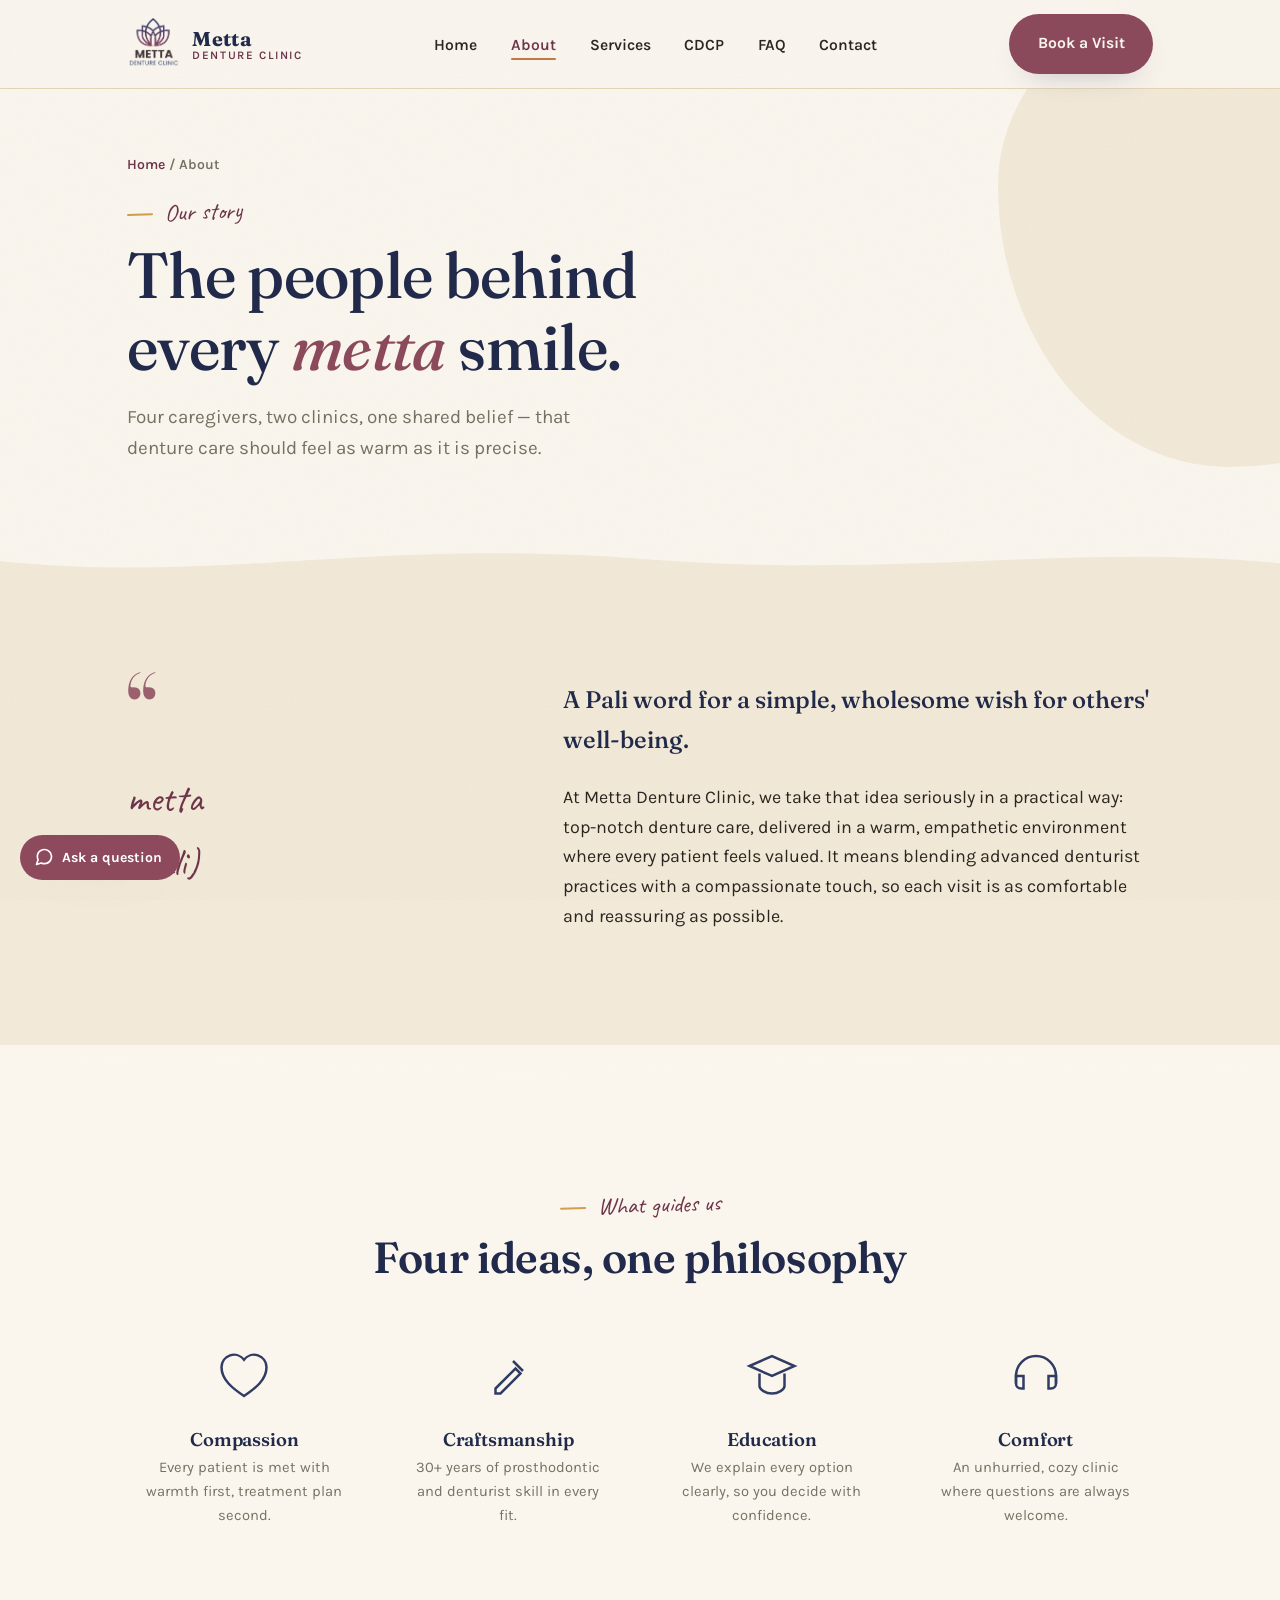
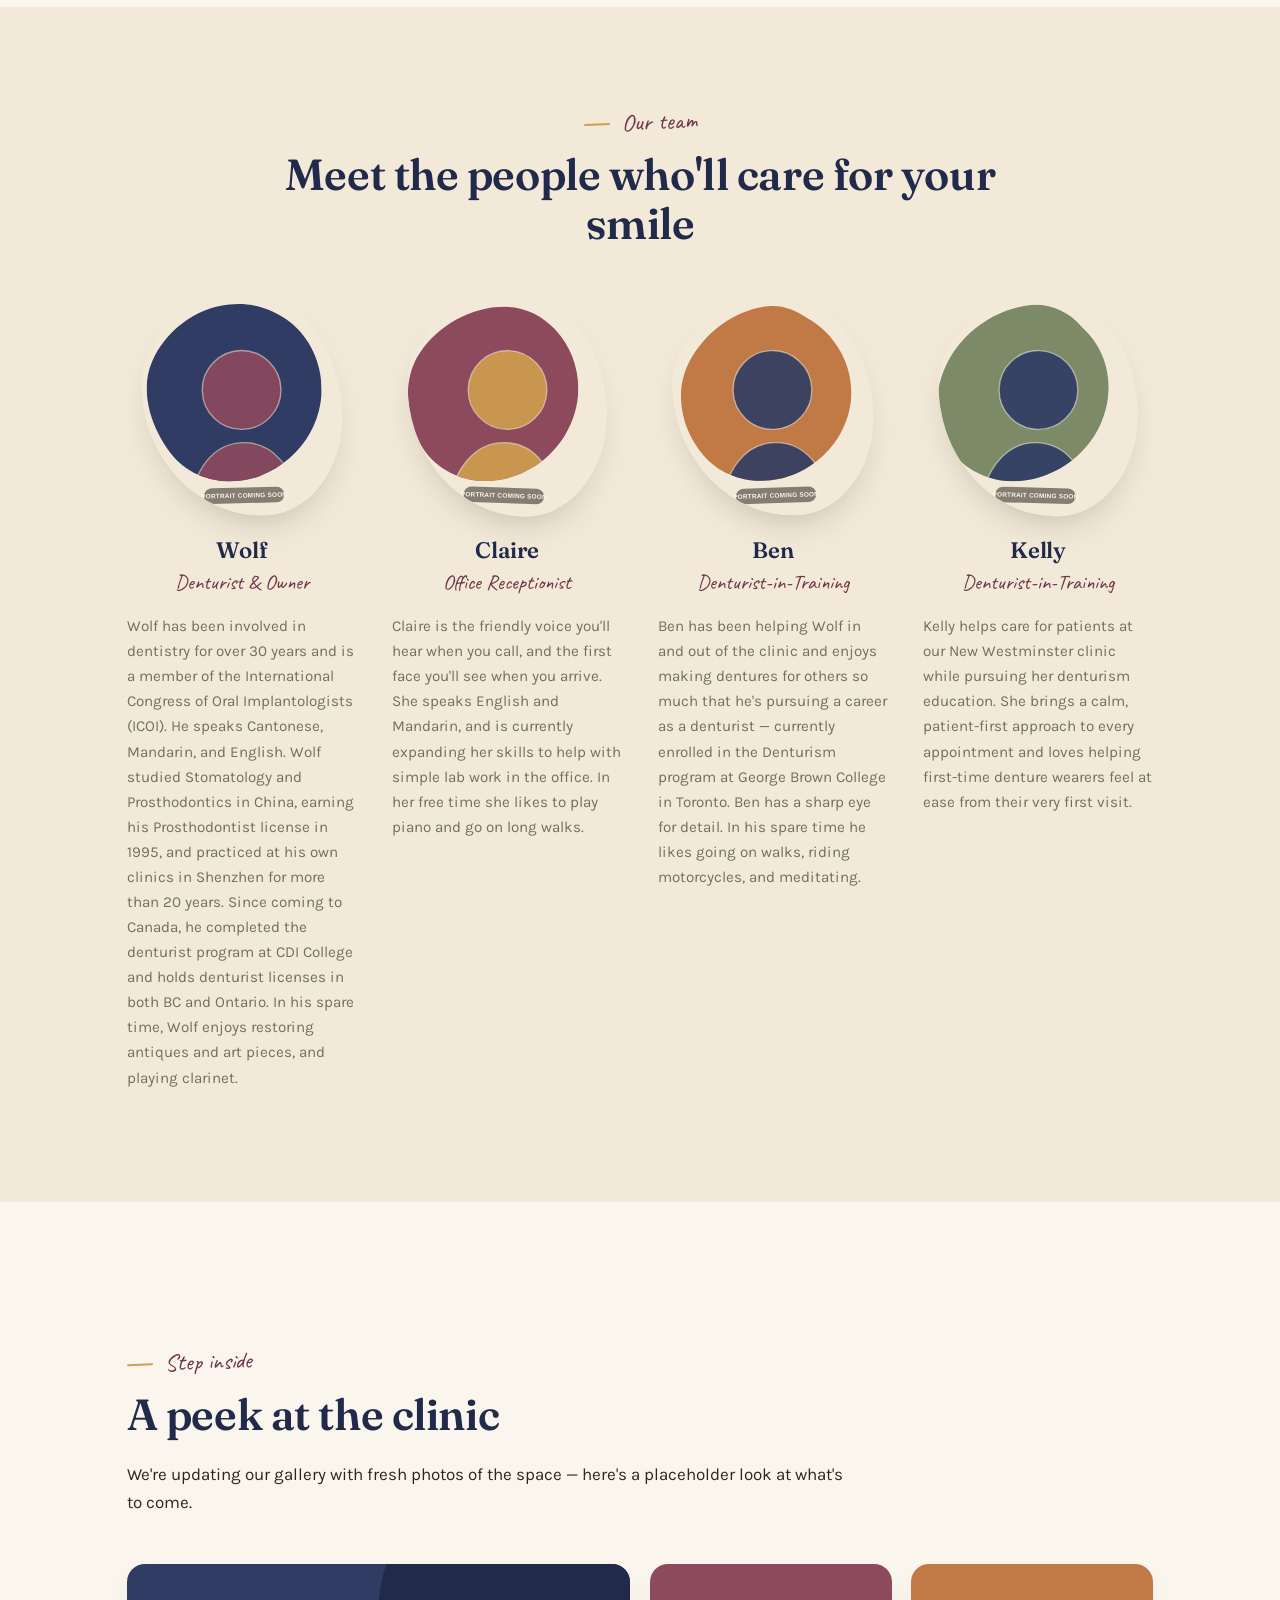
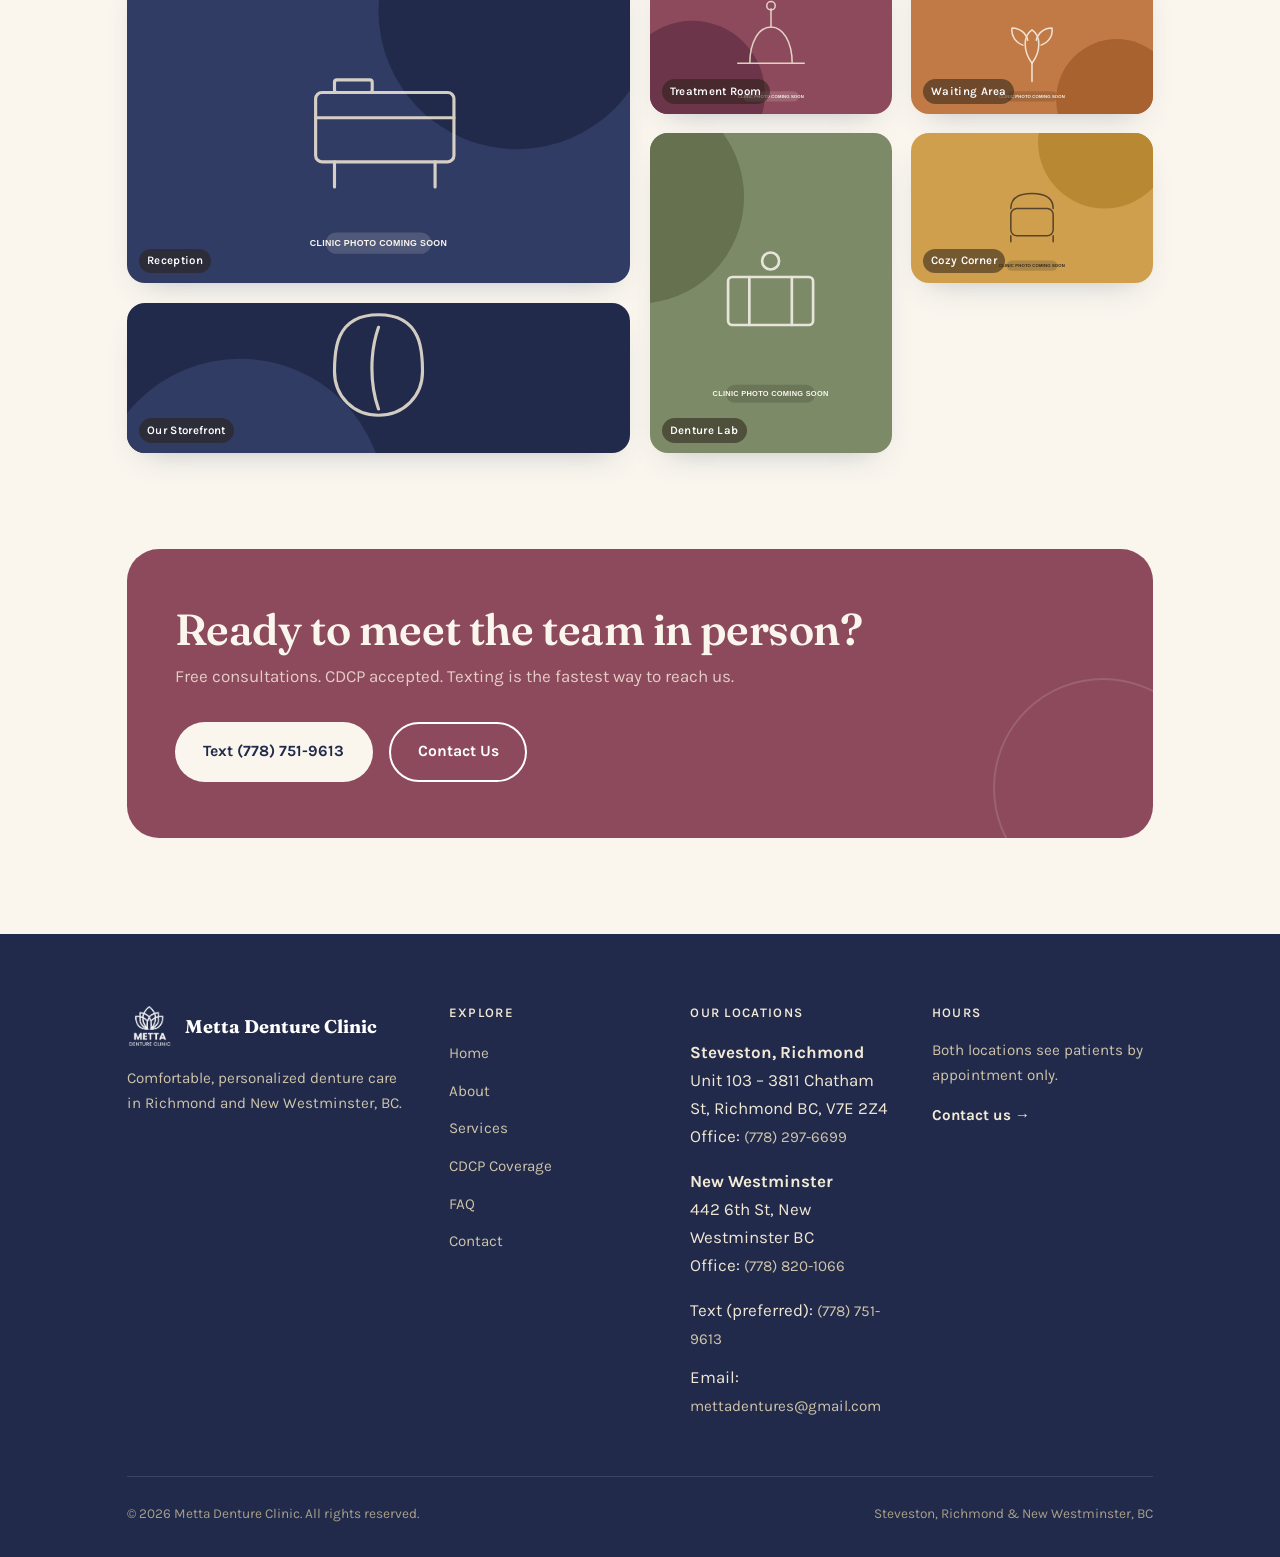
==== commit dc2ea227: "Expand FAQ page, add downloadable care guide, remove "book online" - Add 9 new FAQ entries (first vi" ====
--- a/about.html
+++ b/about.html
@@ -162,7 +162,7 @@
         </div>
         <div class="actions">
           <a href="sms:7787519613" class="btn btn-light">Text (778) 751-9613</a>
-          <a href="contact.html" class="btn btn-ghost" style="border-color:#fff;color:#fff;">Book Online</a>
+          <a href="contact.html" class="btn btn-ghost" style="border-color:#fff;color:#fff;">Contact Us</a>
         </div>
       </div>
     </div>
@@ -203,7 +203,7 @@
       <div>
         <h4>Hours</h4>
         <p style="color:#cfc4aa;font-size:0.95rem;">Both locations see patients by appointment only.</p>
-        <p style="margin-top:0.8em;"><a href="contact.html" style="color:#f3ead6;font-weight:700;">Book online →</a></p>
+        <p style="margin-top:0.8em;"><a href="contact.html" style="color:#f3ead6;font-weight:700;">Contact us →</a></p>
       </div>
     </div>
     <div class="footer-bottom">
--- a/css/style.css
+++ b/css/style.css
@@ -320,6 +320,14 @@
   font-size: 2.4rem;
   color: var(--mauve-deep);
 }
+.welcome-logo{
+  display: block;
+  width: 100%;
+  max-width: 230px;
+  height: auto;
+  margin-top: 2.2rem;
+  opacity: 0.95;
+}
 .welcome-copy p{ font-size: 1.12rem; }
 .welcome-copy .lede{ font-family: var(--font-display); font-size: 1.5rem; color: var(--indigo-deep); font-weight: 500; }
 
@@ -329,6 +337,7 @@
   grid-template-columns: repeat(3, 1fr);
   gap: 2rem;
 }
+.predetermination-grid{ grid-template-columns: repeat(2, 1fr); }
 .tilt-card{
   background: var(--paper);
   border: 1px solid var(--cream-line);
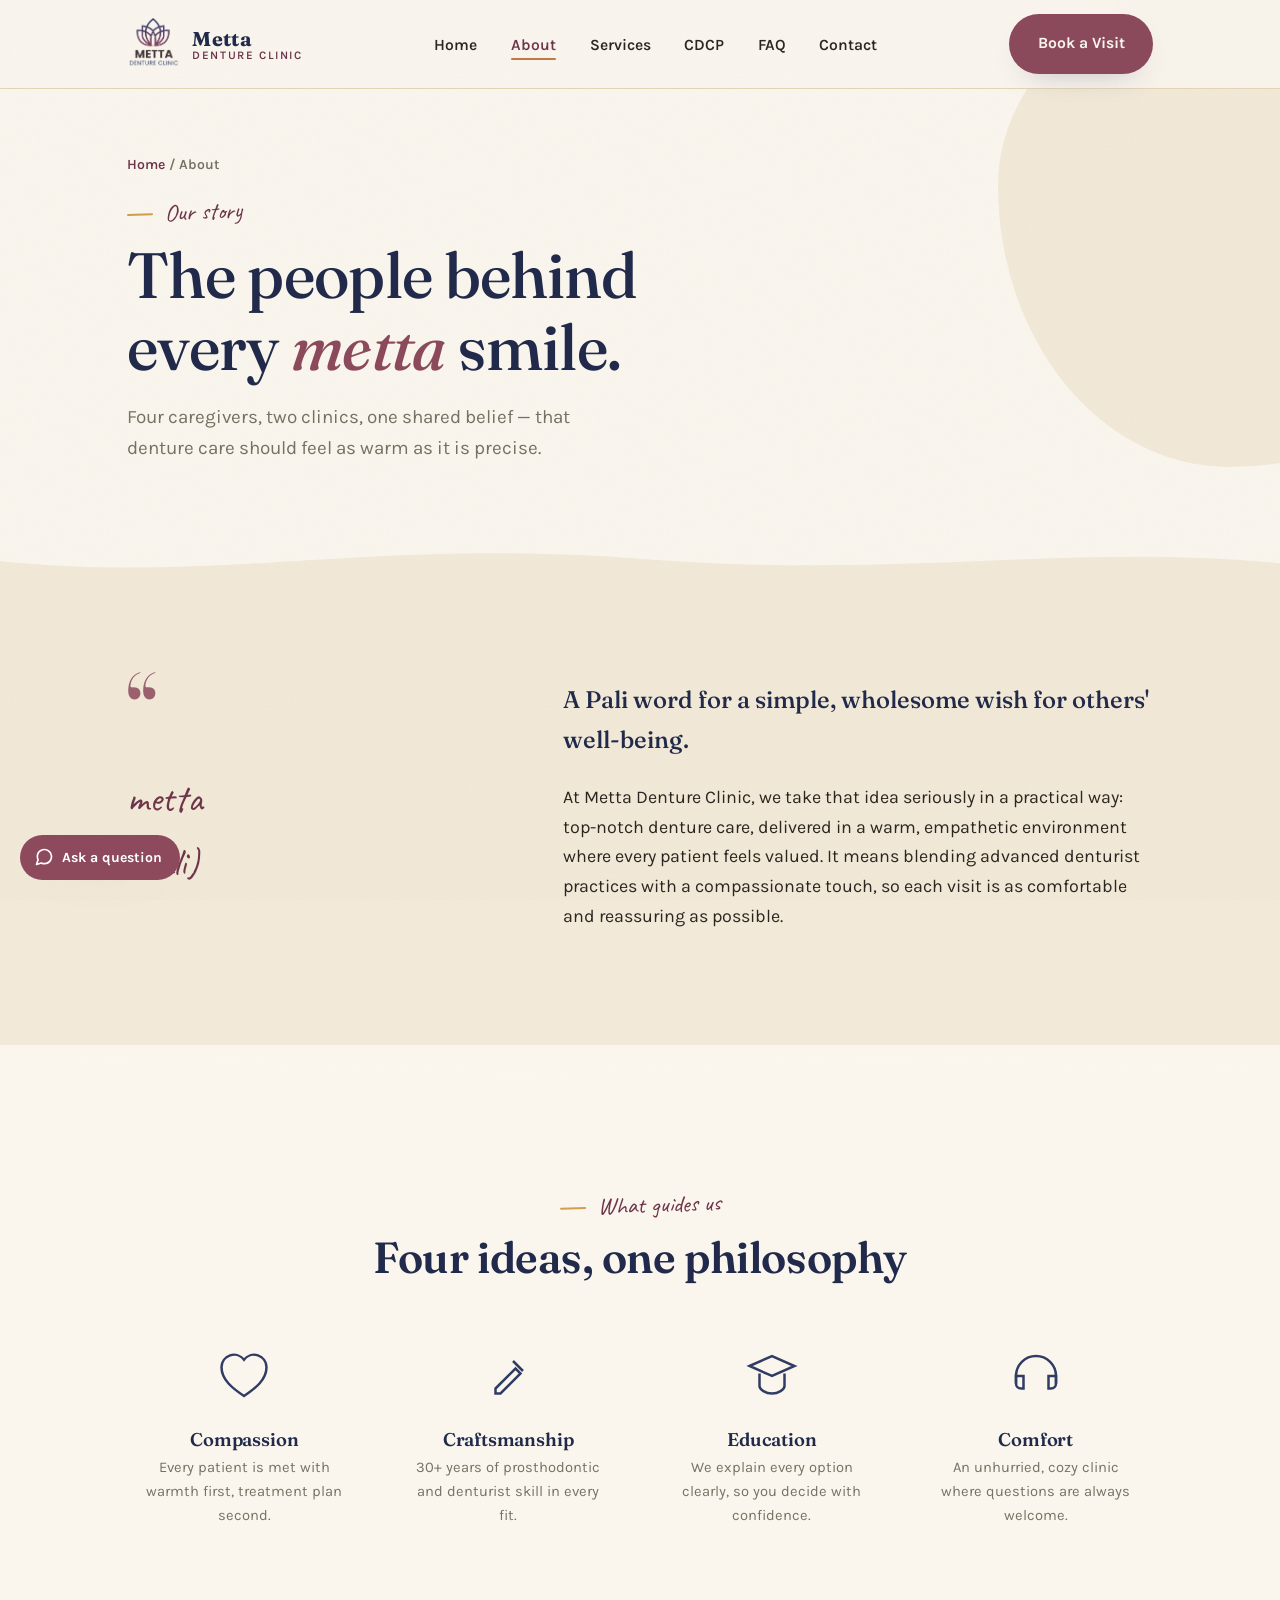
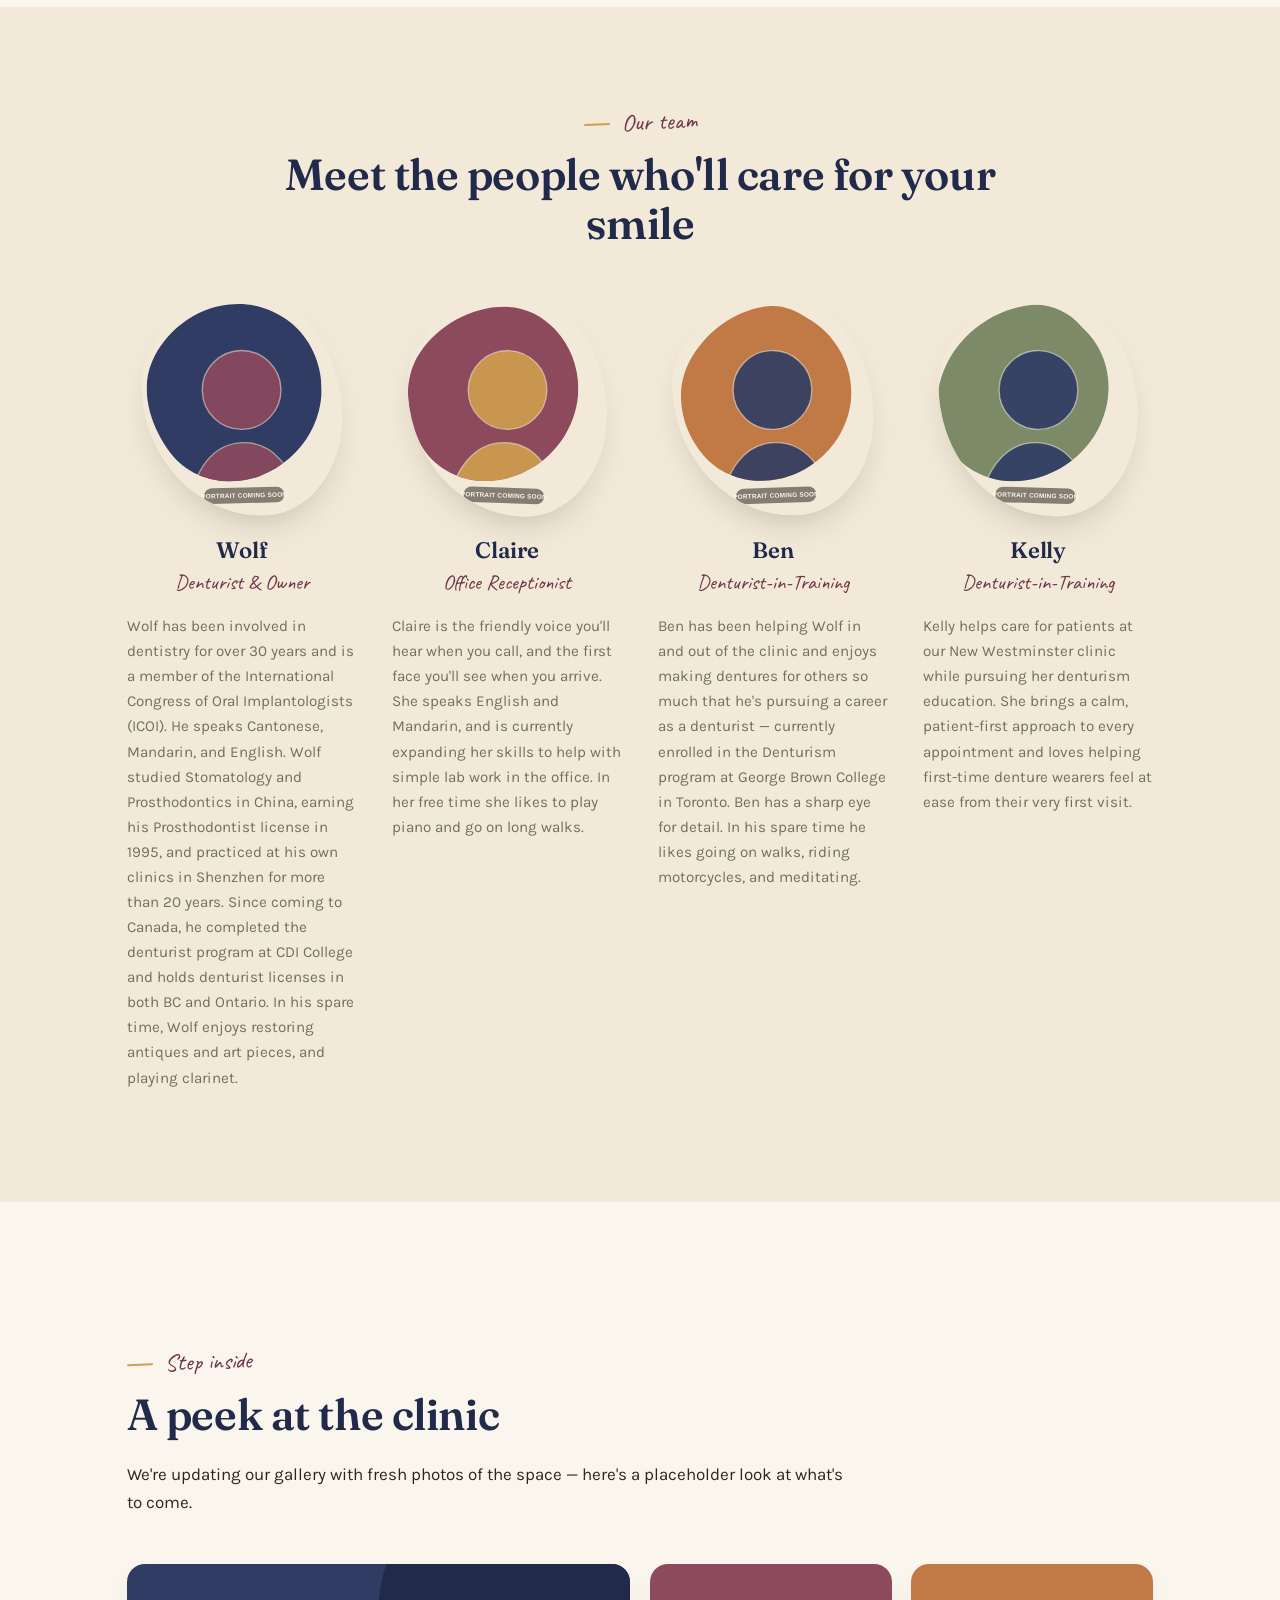
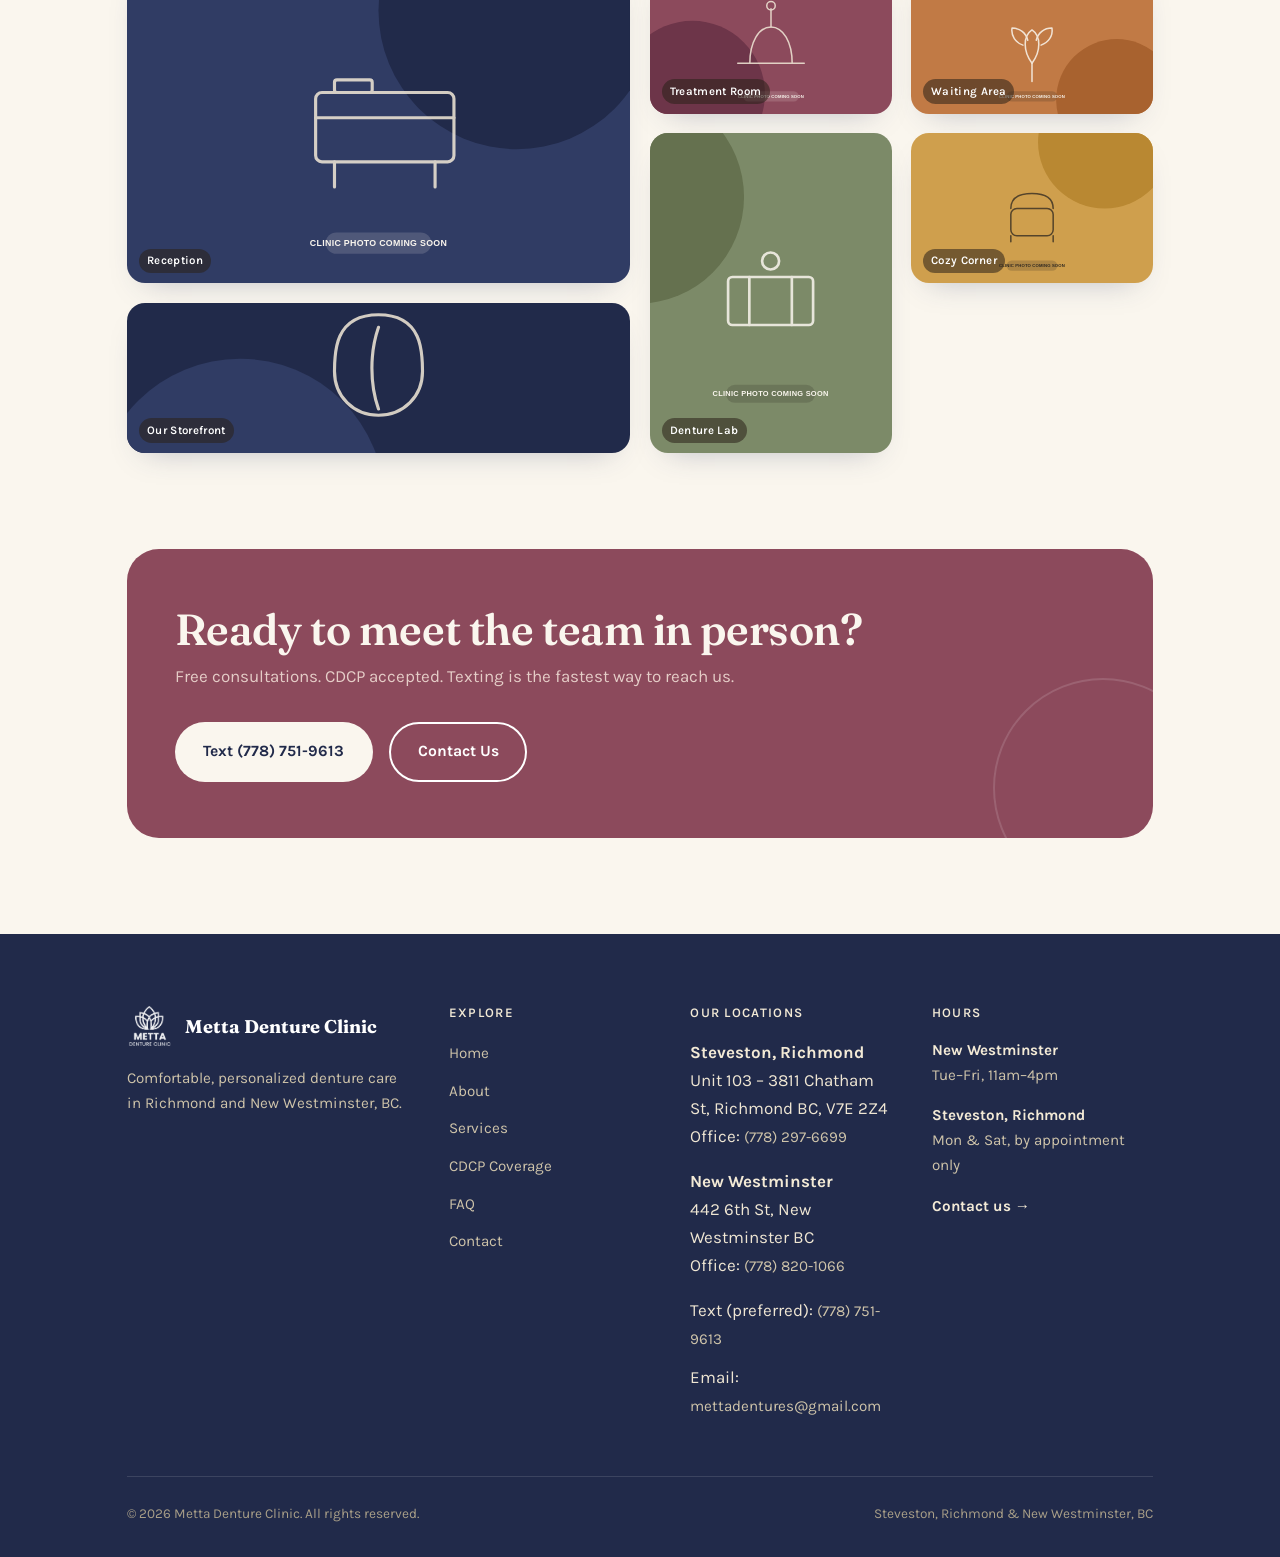
==== commit 7b18f130: "Update clinic hours sitewide New Westminster: Tue-Fri 11am-4pm. Steveston/Richmond: Mon & Sat by app" ====
--- a/about.html
+++ b/about.html
@@ -1,11 +1,26 @@
 <!DOCTYPE html>
-<html lang="en">
+<html lang="en-CA">
 <head>
 <meta charset="UTF-8">
 <meta name="viewport" content="width=device-width, initial-scale=1.0">
-<title>About Us | Metta Denture Clinic</title>
-<meta name="description" content="Meet the team at Metta Denture Clinic's Richmond and New Westminster locations, and learn what 'metta' means to our practice.">
+<title>Meet Our Denturist &amp; Team | Metta Denture Clinic</title>
+<meta name="description" content="Meet Wolf, our denturist with 30+ years in dentistry, and the team at our Richmond and New Westminster clinics. English, Mandarin and Cantonese spoken.">
+<link rel="canonical" href="https://mettadentures.com/about.html">
+<meta property="og:type" content="website">
+<meta property="og:site_name" content="Metta Denture Clinic">
+<meta property="og:locale" content="en_CA">
+<meta property="og:title" content="Meet Our Denturist &amp; Team | Metta Denture Clinic">
+<meta property="og:description" content="Meet Wolf, our denturist with 30+ years in dentistry, and the team at our Richmond and New Westminster clinics. English, Mandarin and Cantonese spoken.">
+<meta property="og:url" content="https://mettadentures.com/about.html">
+<meta property="og:image" content="https://mettadentures.com/images/og-image.jpg">
+<meta property="og:image:width" content="1200">
+<meta property="og:image:height" content="630">
+<meta property="og:image:alt" content="Metta Denture Clinic — denturist in Richmond and New Westminster, BC">
+<meta name="twitter:card" content="summary_large_image">
 <link rel="icon" type="image/png" href="images/favicon-lotus.png">
+<link rel="preconnect" href="https://fonts.googleapis.com">
+<link rel="preconnect" href="https://fonts.gstatic.com" crossorigin>
+<link rel="stylesheet" href="https://fonts.googleapis.com/css2?family=Fraunces:ital,opsz,wght@0,9..144,300;0,9..144,400;0,9..144,500;0,9..144,600;0,9..144,700;1,9..144,400;1,9..144,500&amp;family=Karla:wght@400;500;600;700&amp;family=Caveat:wght@500;600;700&amp;display=swap">
 <link rel="stylesheet" href="css/style.css">
 </head>
 <body>
@@ -104,25 +119,25 @@
       </div>
       <div class="team-grid">
         <div class="team-card reveal">
-          <div class="portrait-wrap"><img src="images/placeholder-team-wolf.svg" alt="Placeholder portrait of Wolf"></div>
+          <div class="portrait-wrap"><img src="images/placeholder-team-wolf.svg" loading="lazy" alt="Placeholder portrait of Wolf"></div>
           <h3>Wolf</h3>
           <span class="role">Denturist &amp; Owner</span>
           <p>Wolf has been involved in dentistry for over 30 years and is a member of the International Congress of Oral Implantologists (ICOI). He speaks Cantonese, Mandarin, and English. Wolf studied Stomatology and Prosthodontics in China, earning his Prosthodontist license in 1995, and practiced at his own clinics in Shenzhen for more than 20 years. Since coming to Canada, he completed the denturist program at CDI College and holds denturist licenses in both BC and Ontario. In his spare time, Wolf enjoys restoring antiques and art pieces, and playing clarinet.</p>
         </div>
         <div class="team-card reveal">
-          <div class="portrait-wrap"><img src="images/placeholder-team-claire.svg" alt="Placeholder portrait of Claire"></div>
+          <div class="portrait-wrap"><img src="images/placeholder-team-claire.svg" loading="lazy" alt="Placeholder portrait of Claire"></div>
           <h3>Claire</h3>
           <span class="role">Office Receptionist</span>
           <p>Claire is the friendly voice you'll hear when you call, and the first face you'll see when you arrive. She speaks English and Mandarin, and is currently expanding her skills to help with simple lab work in the office. In her free time she likes to play piano and go on long walks.</p>
         </div>
         <div class="team-card reveal">
-          <div class="portrait-wrap"><img src="images/placeholder-team-ben.svg" alt="Placeholder portrait of Ben"></div>
+          <div class="portrait-wrap"><img src="images/placeholder-team-ben.svg" loading="lazy" alt="Placeholder portrait of Ben"></div>
           <h3>Ben</h3>
           <span class="role">Denturist-in-Training</span>
           <p>Ben has been helping Wolf in and out of the clinic and enjoys making dentures for others so much that he's pursuing a career as a denturist — currently enrolled in the Denturism program at George Brown College in Toronto. Ben has a sharp eye for detail. In his spare time he likes going on walks, riding motorcycles, and meditating.</p>
         </div>
         <div class="team-card reveal">
-          <div class="portrait-wrap"><img src="images/placeholder-team-kelly.svg" alt="Placeholder portrait of Kelly"></div>
+          <div class="portrait-wrap"><img src="images/placeholder-team-kelly.svg" loading="lazy" alt="Placeholder portrait of Kelly"></div>
           <h3>Kelly</h3>
           <span class="role">Denturist-in-Training</span>
           <p>Kelly helps care for patients at our New Westminster clinic while pursuing her denturism education. She brings a calm, patient-first approach to every appointment and loves helping first-time denture wearers feel at ease from their very first visit.</p>
@@ -142,12 +157,12 @@
         <p>We're updating our gallery with fresh photos of the space — here's a placeholder look at what's to come.</p>
       </div>
       <div class="gallery-grid">
-        <figure class="reveal"><img src="images/placeholder-clinic-1.svg" alt="Placeholder photo of the clinic reception area"><figcaption>Reception</figcaption></figure>
-        <figure class="reveal"><img src="images/placeholder-clinic-2.svg" alt="Placeholder photo of a treatment room"><figcaption>Treatment Room</figcaption></figure>
-        <figure class="reveal"><img src="images/placeholder-clinic-3.svg" alt="Placeholder photo of the waiting area"><figcaption>Waiting Area</figcaption></figure>
-        <figure class="reveal"><img src="images/placeholder-clinic-4.svg" alt="Placeholder photo of the denture lab"><figcaption>Denture Lab</figcaption></figure>
-        <figure class="reveal"><img src="images/placeholder-clinic-5.svg" alt="Placeholder photo of a cozy corner in the clinic"><figcaption>Cozy Corner</figcaption></figure>
-        <figure class="reveal"><img src="images/placeholder-clinic-6.svg" alt="Placeholder photo of the clinic exterior sign"><figcaption>Our Storefront</figcaption></figure>
+        <figure class="reveal"><img src="images/placeholder-clinic-1.svg" loading="lazy" alt="Placeholder photo of the clinic reception area"><figcaption>Reception</figcaption></figure>
+        <figure class="reveal"><img src="images/placeholder-clinic-2.svg" loading="lazy" alt="Placeholder photo of a treatment room"><figcaption>Treatment Room</figcaption></figure>
+        <figure class="reveal"><img src="images/placeholder-clinic-3.svg" loading="lazy" alt="Placeholder photo of the waiting area"><figcaption>Waiting Area</figcaption></figure>
+        <figure class="reveal"><img src="images/placeholder-clinic-4.svg" loading="lazy" alt="Placeholder photo of the denture lab"><figcaption>Denture Lab</figcaption></figure>
+        <figure class="reveal"><img src="images/placeholder-clinic-5.svg" loading="lazy" alt="Placeholder photo of a cozy corner in the clinic"><figcaption>Cozy Corner</figcaption></figure>
+        <figure class="reveal"><img src="images/placeholder-clinic-6.svg" loading="lazy" alt="Placeholder photo of the clinic exterior sign"><figcaption>Our Storefront</figcaption></figure>
       </div>
     </div>
   </section>
@@ -202,7 +217,8 @@
       </div>
       <div>
         <h4>Hours</h4>
-        <p style="color:#cfc4aa;font-size:0.95rem;">Both locations see patients by appointment only.</p>
+        <p style="color:#cfc4aa;font-size:0.95rem;"><strong style="color:#f3ead6;">New Westminster</strong><br>Tue–Fri, 11am–4pm</p>
+        <p style="color:#cfc4aa;font-size:0.95rem;margin-top:0.6em;"><strong style="color:#f3ead6;">Steveston, Richmond</strong><br>Mon &amp; Sat, by appointment only</p>
         <p style="margin-top:0.8em;"><a href="contact.html" style="color:#f3ead6;font-weight:700;">Contact us →</a></p>
       </div>
     </div>
--- a/css/style.css
+++ b/css/style.css
@@ -2,8 +2,6 @@
    Metta Denture Clinic — stylesheet
    Warm, hand-crafted, loving-kindness inspired design system
    ============================================================ */
-
-@import url('https://fonts.googleapis.com/css2?family=Fraunces:ital,opsz,wght@0,9..144,300;0,9..144,400;0,9..144,500;0,9..144,600;0,9..144,700;1,9..144,400;1,9..144,500&family=Karla:wght@400;500;600;700&family=Caveat:wght@500;600;700&display=swap');
 
 :root{
   /* palette — pulled from the Metta lotus mark */
